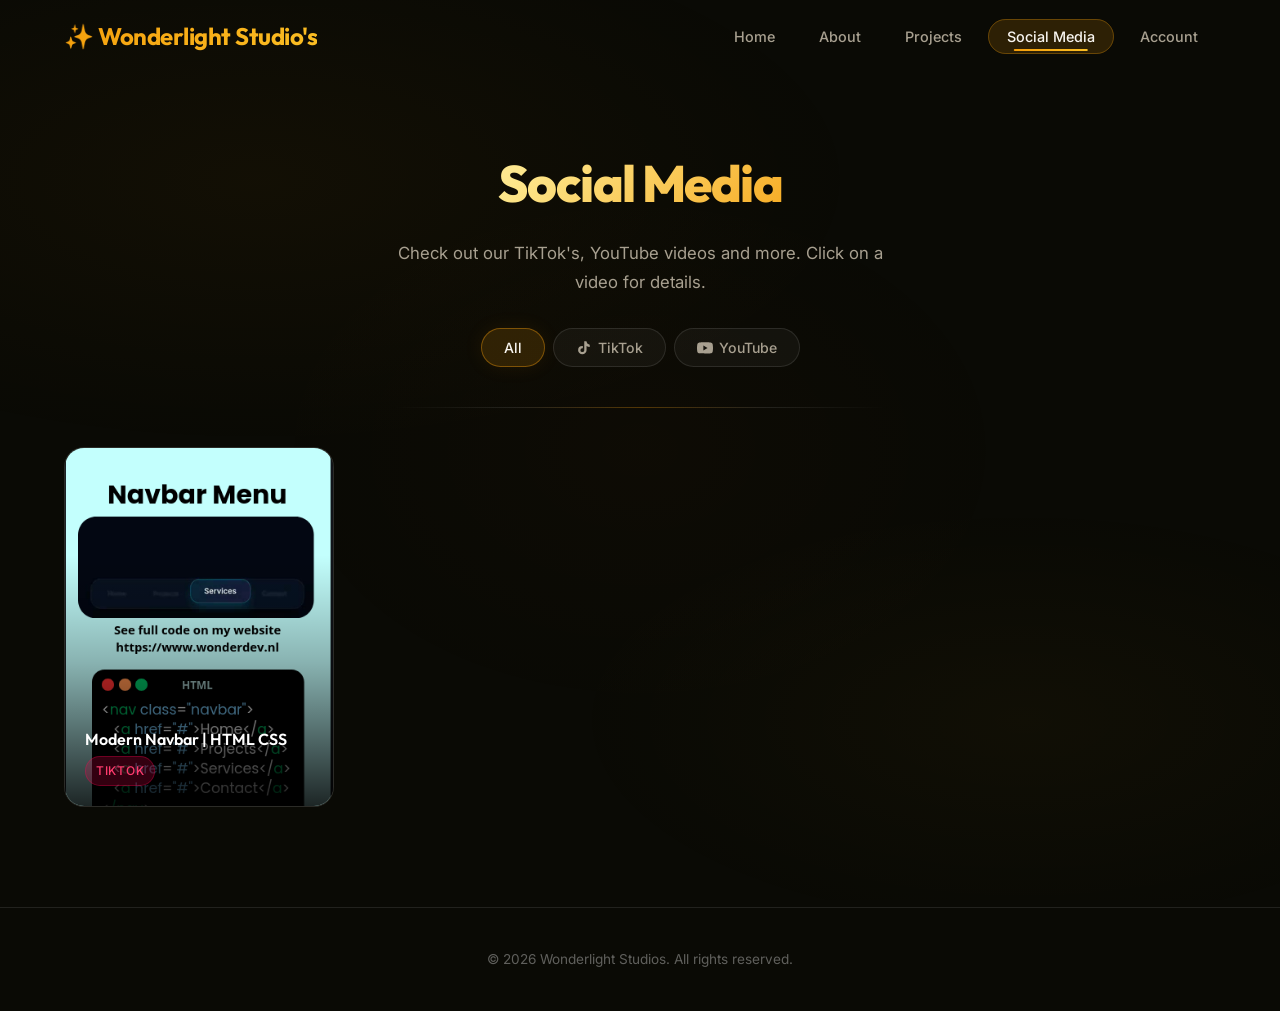
==== social-media.html @ e2359184 "chore: translate social media page UI and documentation to English" ====
<!DOCTYPE html>
<html lang="en">

<head>
    <meta charset="UTF-8">
    <meta name="viewport" content="width=device-width, initial-scale=1.0">
    <meta name="description"
        content="Wonderlight Studios — Our TikTok, YouTube and social media content. Watch our latest videos and discover our creative work.">
    <title>Social Media — Wonderlight Studios</title>
    <link rel="stylesheet" href="/css/styles.css">
    <link rel="stylesheet" href="/css/social-media.css">
    <link rel="icon" type="image/png" href="/Media/icon-512x512(1).png">
</head>

<body>

    <!-- ===== HEADER / NAVIGATION ===== -->
    <header id="main-header" class="scrolled">
        <div class="container">
            <h1><a href="/" style="text-decoration:none;-webkit-text-fill-color:inherit;">✨ Wonderlight Studio's</a>
            </h1>
            <nav id="main-nav">
                <ul>
                    <li><a href="/">Home</a></li>
                    <li><a href="/#about">About</a></li>
                    <li><a href="/#games">Projects</a></li>
                    <li><a href="/social-media.html" class="active">Social Media</a></li>
                    <li><a href="https://accounts.wonderdev.nl" target="_blank">Account</a></li>
                </ul>
            </nav>
            <div class="hamburger" id="hamburger" onclick="toggleMenu()">
                <span></span>
                <span></span>
                <span></span>
            </div>
        </div>
    </header>

    <!-- ===== PAGE HERO ===== -->
    <section id="social-hero">
        <div class="container">
            <h2>Social Media</h2>
            <p>Check out our TikTok's, YouTube videos and more. Click on a video for details.</p>

            <!-- Filter tabs -->
            <div class="filter-tabs" id="filter-tabs">
                <button class="filter-tab active" data-filter="all">All</button>
                <button class="filter-tab" data-filter="tiktok">
                    <svg width="16" height="16" viewBox="0 0 24 24" fill="currentColor">
                        <path
                            d="M19.59 6.69a4.83 4.83 0 01-3.77-4.25V2h-3.45v13.67a2.89 2.89 0 01-2.88 2.5 2.89 2.89 0 01-2.89-2.89 2.89 2.89 0 012.89-2.89c.28 0 .54.04.79.1v-3.5a6.37 6.37 0 00-.79-.05A6.34 6.34 0 003.15 15.2a6.34 6.34 0 006.34 6.34 6.34 6.34 0 006.34-6.34V8.87a8.16 8.16 0 004.76 1.52v-3.4a4.85 4.85 0 01-1-.3z" />
                    </svg>
                    TikTok
                </button>
                <button class="filter-tab" data-filter="youtube">
                    <svg width="16" height="16" viewBox="0 0 24 24" fill="currentColor">
                        <path
                            d="M23.5 6.19a3.02 3.02 0 00-2.12-2.14C19.54 3.5 12 3.5 12 3.5s-7.54 0-9.38.55A3.02 3.02 0 00.5 6.19 31.7 31.7 0 000 12a31.7 31.7 0 00.5 5.81 3.02 3.02 0 002.12 2.14c1.84.55 9.38.55 9.38.55s7.54 0 9.38-.55a3.02 3.02 0 002.12-2.14A31.7 31.7 0 0024 12a31.7 31.7 0 00-.5-5.81zM9.54 15.57V8.43L15.82 12l-6.28 3.57z" />
                    </svg>
                    YouTube
                </button>
            </div>
        </div>
    </section>

    <!-- ===== VIDEO GRID ===== -->
    <section id="social-grid">
        <div class="container">
            <div class="video-grid" id="video-grid">
                <!-- Video cards are loaded automatically from the VIDEOS list below -->
            </div>

            <!-- Empty state -->
            <div class="empty-state" id="empty-state" style="display:none;">
                <div class="empty-icon">📱</div>
                <h3>No videos yet</h3>
                <p>Come back later to check out our latest videos!</p>
            </div>
        </div>
    </section>

    <!-- ===== VIDEO DETAIL POPUP ===== -->
    <div class="modal-overlay" id="detail-modal">
        <div class="modal-card modal-detail">
            <div class="modal-header">
                <h3 id="detail-title">Video title</h3>
                <button class="modal-close" id="detail-modal-close">&times;</button>
            </div>
            <div class="detail-body">
                <div class="detail-thumbnail" id="detail-thumbnail">
                    <img src="" alt="Video thumbnail" id="detail-img">
                </div>
                <div class="detail-info">
                    <div class="detail-row">
                        <span class="detail-label">Platform</span>
                        <span class="detail-badge" id="detail-platform">TikTok</span>
                    </div>
                    <div class="detail-row">
                        <span class="detail-label">Link</span>
                        <a href="#" id="detail-link" target="_blank" class="detail-link-value">Watch video →</a>
                    </div>
                </div>
                <!-- HTML Code Block -->
                <div class="detail-code-section" id="detail-html-section" style="display:none;">
                    <div class="code-section-header">
                        <span class="code-lang-badge html">&lt;/&gt; HTML</span>
                        <button class="copy-btn" data-copy="detail-html-code" title="Copy">
                            <svg width="16" height="16" viewBox="0 0 24 24" fill="none" stroke="currentColor"
                                stroke-width="2">
                                <rect x="9" y="9" width="13" height="13" rx="2" />
                                <path d="M5 15H4a2 2 0 01-2-2V4a2 2 0 012-2h9a2 2 0 012 2v1" />
                            </svg>
                            <span class="copy-label">Copy</span>
                        </button>
                    </div>
                    <div class="detail-code-block">
                        <pre><code id="detail-html-code"></code></pre>
                    </div>
                </div>

                <!-- CSS Code Block -->
                <div class="detail-code-section" id="detail-css-section" style="display:none;">
                    <div class="code-section-header">
                        <span class="code-lang-badge css">{ } CSS</span>
                        <button class="copy-btn" data-copy="detail-css-code" title="Copy">
                            <svg width="16" height="16" viewBox="0 0 24 24" fill="none" stroke="currentColor"
                                stroke-width="2">
                                <rect x="9" y="9" width="13" height="13" rx="2" />
                                <path d="M5 15H4a2 2 0 01-2-2V4a2 2 0 012-2h9a2 2 0 012 2v1" />
                            </svg>
                            <span class="copy-label">Copy</span>
                        </button>
                    </div>
                    <div class="detail-code-block">
                        <pre><code id="detail-css-code"></code></pre>
                    </div>
                </div>

                <!-- JS Code Block -->
                <div class="detail-code-section" id="detail-js-section" style="display:none;">
                    <div class="code-section-header">
                        <span class="code-lang-badge js">⚡ JS</span>
                        <button class="copy-btn" data-copy="detail-js-code" title="Copy">
                            <svg width="16" height="16" viewBox="0 0 24 24" fill="none" stroke="currentColor"
                                stroke-width="2">
                                <rect x="9" y="9" width="13" height="13" rx="2" />
                                <path d="M5 15H4a2 2 0 01-2-2V4a2 2 0 012-2h9a2 2 0 012 2v1" />
                            </svg>
                            <span class="copy-label">Copy</span>
                        </button>
                    </div>
                    <div class="detail-code-block">
                        <pre><code id="detail-js-code"></code></pre>
                    </div>
                </div>
            </div>
        </div>
    </div>

    <!-- ===== FOOTER ===== -->
    <footer>
        <div class="container">
            <p>&copy; 2026 Wonderlight Studios. All rights reserved.</p>
        </div>
    </footer>

    <!--
    ╔═══════════════════════════════════════════════════╗
    ║  📋 HOW TO ADD VIDEOS?                             ║
    ╠═══════════════════════════════════════════════════╣
    ║                                                   ║
    ║  1. Put your thumbnail image in the               ║
    ║     /Media/ folder (e.g. Media/tiktok-1.jpg)      ║
    ║                                                   ║
    ║  2. Copy the empty block below                    ║
    ║                                                   ║
    ║  3. Fill in the fields:                           ║
    ║     • title     = title of your video             ║
    ║     • platform  = "tiktok" or "youtube"           ║
    ║     • link      = link to the video               ║
    ║     • thumbnail = path to your image              ║
    ║     • html      = HTML code (leave empty "")      ║
    ║     • css       = CSS code (leave empty "")       ║
    ║     • js        = JS code (leave empty "")        ║
    ║                                                   ║
    ║  ⚡ Empty fields are not shown!                    ║
    ║                                                   ║
    ╚═══════════════════════════════════════════════════╝
    -->

    <script>
        const VIDEOS = [
            {
                title: "Modern Navbar | HTML CSS",
                platform: "tiktok",
                link: "https://www.tiktok.com/@wonderdev.nl/video/7660562920828308769?is_from_webapp=1&sender_device=pc&web_id=7660133531197130273",
                thumbnail: "/Media/TiktokVid1.png",
                html: `<!DOCTYPE html>
<html>
<head>
    <title>Navbar</title>
    <meta charset="UTF-8">
    <meta name="viewport" content="width=device-width, initial-scale=1.0">
    <link rel="stylesheet" href="styles.css">
</head>
<body>

<nav class="navbar">
  <a href="#">Home</a>
  <a href="#">Projects</a>
  <a href="#">Services</a>
  <a href="#">Contact</a>
</nav>

</body>
</html>`,
                css: `body {
  margin: 0;
  height: 100vh;
  display: flex;
  justify-content: center;
  align-items: center;
  background: #030712;
  font-family: system-ui, sans-serif;
}

.navbar {
  display: flex;
  background: rgba(15, 23, 42, 0.6);
  padding: 8px;
  border-radius: 24px;
  border: 1px solid rgba(255, 255, 255, 0.05);
  backdrop-filter: blur(20px);
  box-shadow: 0 20px 40px rgba(0, 0, 0, 0.5);
}

.navbar a {
  color: #94a3b8;
  text-decoration: none;
  padding: 14px 28px;
  border-radius: 18px;
  font-weight: 600;
  position: relative;
  transition: all 0.4s cubic-bezier(0.34, 1.56, 0.64, 1);
  border: 1px solid transparent;
}

.navbar a:hover {
  color: #fff;
  background: linear-gradient(135deg, rgba(6, 182, 212, 0.15), rgba(139, 92, 246, 0.15));
  border: 1px solid rgba(6, 182, 212, 0.5);
  transform: translateY(-6px) scale(1.08);
  box-shadow: 0 12px 24px -6px rgba(6, 182, 212, 0.3);
}

.navbar a:active {
  transform: translateY(2px) scale(0.95);
  background: #06b6d4;
  color: #000;
  box-shadow: 0 0 40px #06b6d4, 0 0 80px #8b5cf6;
  border-color: transparent;
  transition: all 0.1s ease;
}

.navbar:has(a:hover) a:not(:hover) {
  opacity: 0.25;
  filter: blur(2px);
  transform: scale(0.92);
}`,
                js: ""
            },

            // =============================================
            //  👇 COPY THIS BLOCK FOR EACH NEW VIDEO:
            //
            //  {
            //      title:     "Title of your video",
            //      platform:  "tiktok",
            //      link:      "https://...",
            //      thumbnail: "/Media/your-image.jpg",
            //      html:      `paste your HTML here`,
            //      css:       `paste your CSS here`,
            //      js:        ""
            //  },
            //
            // =============================================
        ];
    </script>

    <script src="/social-media.js"></script>
</body>

</html>
---- css/styles.css ----
/* ========================================
   WONDERLIGHT STUDIOS — Design System
   ======================================== */

@import url('https://fonts.googleapis.com/css2?family=Inter:wght@300;400;500;600;700;800;900&family=Outfit:wght@400;500;600;700;800&display=swap');

/* --- CSS Custom Properties --- */
:root {
    --bg-primary: #0a0a05;
    --bg-secondary: #12110a;
    --bg-card: rgba(255, 255, 255, 0.04);
    --bg-card-hover: rgba(255, 255, 255, 0.08);
    --glass-bg: rgba(255, 255, 255, 0.06);
    --glass-border: rgba(255, 255, 255, 0.1);
    --glass-border-hover: rgba(255, 255, 255, 0.2);

    --text-primary: #f8f5f0;
    --text-secondary: #a8a090;
    --text-muted: rgba(255, 255, 255, 0.35);

    --accent-amber: #f59e0b;
    --accent-yellow: #fbbf24;
    --accent-orange: #f97316;
    --accent-gradient: linear-gradient(135deg, #f59e0b, #fbbf24);
    --accent-gradient-hover: linear-gradient(135deg, #d97706, #f59e0b);
    --glow-amber: rgba(245, 158, 11, 0.25);
    --glow-yellow: rgba(251, 191, 36, 0.25);

    --radius-sm: 8px;
    --radius-md: 12px;
    --radius-lg: 20px;
    --radius-xl: 28px;

    --shadow-card: 0 4px 30px rgba(0, 0, 0, 0.4);
    --shadow-glow: 0 0 40px rgba(245, 158, 11, 0.1), 0 0 80px rgba(251, 191, 36, 0.05);

    --transition-fast: 0.2s cubic-bezier(0.4, 0, 0.2, 1);
    --transition-smooth: 0.4s cubic-bezier(0.4, 0, 0.2, 1);
    --transition-spring: 0.5s cubic-bezier(0.34, 1.56, 0.64, 1);
}

/* --- Reset & Base --- */
*, *::before, *::after {
    margin: 0;
    padding: 0;
    box-sizing: border-box;
}

html {
    scroll-behavior: smooth;
    scroll-padding-top: 80px;
}

body {
    font-family: 'Inter', -apple-system, BlinkMacSystemFont, sans-serif;
    background: var(--bg-primary);
    color: var(--text-primary);
    line-height: 1.7;
    overflow-x: hidden;
    -webkit-font-smoothing: antialiased;
}

/* Subtle animated background gradient */
body::before {
    content: '';
    position: fixed;
    top: 0;
    left: 0;
    width: 100%;
    height: 100%;
    background:
        radial-gradient(ellipse 80% 50% at 20% 20%, rgba(245, 158, 11, 0.04) 0%, transparent 60%),
        radial-gradient(ellipse 60% 40% at 80% 80%, rgba(251, 191, 36, 0.03) 0%, transparent 60%),
        radial-gradient(ellipse 50% 50% at 50% 50%, rgba(249, 115, 22, 0.02) 0%, transparent 60%);
    pointer-events: none;
    z-index: 0;
    animation: bgShift 15s ease-in-out infinite alternate;
}

@keyframes bgShift {
    0% { opacity: 0.7; transform: scale(1); }
    100% { opacity: 1; transform: scale(1.1); }
}

/* --- Container --- */
.container {
    max-width: 1200px;
    margin: 0 auto;
    padding: 0 24px;
    position: relative;
    z-index: 1;
}

/* ========================================
   NAVIGATION / HEADER
   ======================================== */
header {
    position: fixed;
    top: 0;
    left: 0;
    right: 0;
    z-index: 1000;
    padding: 16px 0;
    transition: var(--transition-smooth);
    background: transparent;
}

header.scrolled {
    background: rgba(10, 10, 5, 0.88);
    backdrop-filter: blur(20px) saturate(1.5);
    -webkit-backdrop-filter: blur(20px) saturate(1.5);
    border-bottom: 1px solid var(--glass-border);
    padding: 10px 0;
    box-shadow: 0 4px 30px rgba(0, 0, 0, 0.3);
}

header .container {
    display: flex;
    align-items: center;
    justify-content: space-between;
}

header h1 {
    font-family: 'Outfit', sans-serif;
    font-size: 1.5rem;
    font-weight: 700;
    background: var(--accent-gradient);
    -webkit-background-clip: text;
    -webkit-text-fill-color: transparent;
    background-clip: text;
    letter-spacing: -0.02em;
}

header h1 span {
    -webkit-text-fill-color: var(--text-primary);
}

nav ul {
    display: flex;
    list-style: none;
    gap: 8px;
}

nav ul li a {
    text-decoration: none;
    color: var(--text-secondary);
    font-size: 0.9rem;
    font-weight: 500;
    padding: 8px 18px;
    border-radius: var(--radius-xl);
    transition: var(--transition-fast);
    position: relative;
}

nav ul li a:hover {
    color: var(--text-primary);
    background: var(--glass-bg);
}

nav ul li a.active {
    color: var(--text-primary);
    background: rgba(245, 158, 11, 0.15);
    border: 1px solid rgba(245, 158, 11, 0.3);
}

/* Mobile hamburger */
.hamburger {
    display: none;
    flex-direction: column;
    gap: 5px;
    cursor: pointer;
    padding: 8px;
    z-index: 1001;
}

.hamburger span {
    width: 24px;
    height: 2px;
    background: var(--text-primary);
    border-radius: 2px;
    transition: var(--transition-fast);
}

/* ========================================
   HERO SECTION
   ======================================== */
#hero {
    min-height: 100vh;
    display: flex;
    align-items: center;
    justify-content: center;
    text-align: center;
    position: relative;
    padding: 120px 24px 80px;
    overflow: hidden;
}

/* Animated glowing orbs */
#hero::before {
    content: '';
    position: absolute;
    top: 10%;
    left: 15%;
    width: 400px;
    height: 400px;
    background: radial-gradient(circle, var(--glow-amber) 0%, transparent 70%);
    border-radius: 50%;
    filter: blur(80px);
    animation: orbFloat1 8s ease-in-out infinite alternate;
    pointer-events: none;
}

#hero::after {
    content: '';
    position: absolute;
    bottom: 15%;
    right: 10%;
    width: 350px;
    height: 350px;
    background: radial-gradient(circle, var(--glow-yellow) 0%, transparent 70%);
    border-radius: 50%;
    filter: blur(80px);
    animation: orbFloat2 10s ease-in-out infinite alternate;
    pointer-events: none;
}

@keyframes orbFloat1 {
    0% { transform: translate(0, 0) scale(1); }
    100% { transform: translate(60px, -40px) scale(1.2); }
}

@keyframes orbFloat2 {
    0% { transform: translate(0, 0) scale(1); }
    100% { transform: translate(-50px, 30px) scale(1.15); }
}

#hero .container {
    max-width: 800px;
}

#hero h2 {
    font-family: 'Outfit', sans-serif;
    font-size: clamp(2.5rem, 6vw, 4.5rem);
    font-weight: 800;
    line-height: 1.1;
    margin-bottom: 24px;
    letter-spacing: -0.03em;
    background: linear-gradient(135deg, #ffffff 0%, #fde68a 35%, #f59e0b 60%, #ffffff 100%);
    -webkit-background-clip: text;
    -webkit-text-fill-color: transparent;
    background-clip: text;
    animation: heroTitleIn 1s cubic-bezier(0.16, 1, 0.3, 1) both;
}

@keyframes heroTitleIn {
    0% { opacity: 0; transform: translateY(40px); filter: blur(10px); }
    100% { opacity: 1; transform: translateY(0); filter: blur(0); }
}

#hero p {
    font-size: clamp(1rem, 2vw, 1.25rem);
    color: var(--text-secondary);
    max-width: 550px;
    margin: 0 auto 40px;
    animation: heroFadeIn 1s cubic-bezier(0.16, 1, 0.3, 1) 0.2s both;
}

@keyframes heroFadeIn {
    0% { opacity: 0; transform: translateY(20px); }
    100% { opacity: 1; transform: translateY(0); }
}

/* CTA Button */
.cta-button {
    display: inline-flex;
    align-items: center;
    gap: 8px;
    padding: 14px 36px;
    background: var(--accent-gradient);
    color: #ffffff;
    text-decoration: none;
    font-weight: 600;
    font-size: 1rem;
    border-radius: var(--radius-xl);
    border: none;
    cursor: pointer;
    transition: var(--transition-smooth);
    box-shadow: 0 4px 15px var(--glow-amber), 0 0 40px rgba(245, 158, 11, 0.06);
    animation: heroFadeIn 1s cubic-bezier(0.16, 1, 0.3, 1) 0.4s both;
    position: relative;
    overflow: hidden;
}

.cta-button::before {
    content: '';
    position: absolute;
    top: 0;
    left: -100%;
    width: 100%;
    height: 100%;
    background: linear-gradient(90deg, transparent, rgba(255,255,255,0.2), transparent);
    transition: 0.5s;
}

.cta-button:hover {
    transform: translateY(-3px) scale(1.02);
    box-shadow: 0 8px 25px var(--glow-amber), 0 0 50px rgba(245, 158, 11, 0.12);
}

.cta-button:hover::before {
    left: 100%;
}

.cta-button:active {
    transform: translateY(-1px) scale(0.98);
}

/* ========================================
   SECTIONS — General
   ======================================== */
section {
    padding: 100px 0;
    position: relative;
    z-index: 1;
}

section h2 {
    font-family: 'Outfit', sans-serif;
    font-size: clamp(2rem, 4vw, 2.8rem);
    font-weight: 700;
    margin-bottom: 16px;
    letter-spacing: -0.02em;
}

section > .container > p {
    color: var(--text-secondary);
    font-size: 1.05rem;
    max-width: 600px;
    margin-bottom: 48px;
}

/* Section divider glow line */
section + section::before {
    content: '';
    position: absolute;
    top: 0;
    left: 50%;
    transform: translateX(-50%);
    width: min(80%, 500px);
    height: 1px;
    background: linear-gradient(90deg, transparent, var(--glass-border), rgba(245, 158, 11, 0.3), var(--glass-border), transparent);
}

/* ========================================
   ABOUT SECTION
   ======================================== */
#about {
    background: var(--bg-secondary);
    border-top: 1px solid var(--glass-border);
    border-bottom: 1px solid var(--glass-border);
}

#about .container {
    text-align: center;
}

#about p {
    max-width: 700px;
    margin: 0 auto;
    font-size: 1.1rem;
    color: var(--text-secondary);
    line-height: 1.9;
}

/* ========================================
   GAMES / PROJECTS SECTION
   ======================================== */
.game-list {
    display: grid;
    grid-template-columns: repeat(auto-fill, minmax(320px, 1fr));
    gap: 28px;
    margin-top: 48px;
}

.game-card {
    background: var(--bg-card);
    border: 1px solid var(--glass-border);
    border-radius: var(--radius-lg);
    padding: 0;
    overflow: hidden;
    transition: var(--transition-smooth);
    position: relative;
}

.game-card::before {
    content: '';
    position: absolute;
    inset: 0;
    border-radius: var(--radius-lg);
    background: var(--accent-gradient);
    opacity: 0;
    transition: var(--transition-smooth);
    z-index: 0;
    filter: blur(40px);
}

.game-card:hover {
    transform: translateY(-8px);
    border-color: var(--glass-border-hover);
    box-shadow: var(--shadow-glow);
}

.game-card:hover::before {
    opacity: 0.08;
}

/* Card image container with gradient background */
.card-image {
    width: 100%;
    height: 200px;
    display: flex;
    align-items: center;
    justify-content: center;
    border-bottom: 1px solid var(--glass-border);
    position: relative;
    z-index: 1;
    overflow: hidden;
}

/* App logo inside the card */
.card-logo {
    width: 125px;
    height: 125px;
    object-fit: cover;
    border-radius: 20px;
    box-shadow: 0 8px 32px rgba(0, 0, 0, 0.4), 0 0 20px rgba(245, 158, 11, 0.15);
    transition: var(--transition-spring);
    position: relative;
    z-index: 2;
}

.game-card:hover .card-logo {
    transform: scale(1.08);
    box-shadow: 0 12px 40px rgba(0, 0, 0, 0.5), 0 0 30px rgba(245, 158, 11, 0.25);
}

.game-card h3 {
    font-family: 'Outfit', sans-serif;
    font-size: 1.25rem;
    font-weight: 600;
    margin: 20px 24px 8px;
    position: relative;
    z-index: 1;
}

.game-card p {
    color: var(--text-secondary);
    font-size: 0.92rem;
    margin: 0 24px 20px;
    position: relative;
    z-index: 1;
}

.game-card a {
    display: inline-flex;
    align-items: center;
    gap: 6px;
    color: var(--accent-yellow);
    text-decoration: none;
    font-weight: 500;
    font-size: 0.9rem;
    margin: 0 24px 24px;
    padding: 8px 20px;
    border-radius: var(--radius-xl);
    border: 1px solid rgba(245, 158, 11, 0.3);
    background: rgba(245, 158, 11, 0.08);
    transition: var(--transition-fast);
    position: relative;
    z-index: 1;
}

.game-card a:hover {
    background: rgba(245, 158, 11, 0.15);
    border-color: rgba(245, 158, 11, 0.5);
    color: #fbbf24;
}

/* Card actions — horizontal button layout */
.card-actions {
    display: flex;
    gap: 10px;
    padding: 0 24px 24px;
    position: relative;
    z-index: 1;
}

.card-actions a {
    flex: 1;
    text-align: center;
    margin: 0;
}

/* ========================================
   CONTACT SECTION
   ======================================== */
#contact {
    background: var(--bg-secondary);
    border-top: 1px solid var(--glass-border);
}

#contact .container {
    max-width: 650px;
    text-align: center;
}

#contact-form {
    margin-top: 40px;
    text-align: left;
}

.form-group {
    margin-bottom: 20px;
}

.form-group label {
    display: block;
    font-size: 0.85rem;
    font-weight: 500;
    color: var(--text-secondary);
    margin-bottom: 8px;
    text-transform: uppercase;
    letter-spacing: 0.08em;
}

.form-group input,
.form-group textarea {
    width: 100%;
    padding: 14px 18px;
    background: var(--bg-card);
    border: 1px solid var(--glass-border);
    border-radius: var(--radius-md);
    color: var(--text-primary);
    font-family: 'Inter', sans-serif;
    font-size: 0.95rem;
    transition: var(--transition-fast);
    outline: none;
}

.form-group input:focus,
.form-group textarea:focus {
    border-color: var(--accent-amber);
    box-shadow: 0 0 0 3px rgba(245, 158, 11, 0.15), 0 0 20px rgba(245, 158, 11, 0.08);
    background: rgba(255, 255, 255, 0.06);
}

.form-group input::placeholder,
.form-group textarea::placeholder {
    color: var(--text-muted);
}

.form-group textarea {
    min-height: 140px;
    resize: vertical;
}

#contact-form button {
    width: 100%;
    padding: 16px;
    background: var(--accent-gradient);
    color: #ffffff;
    font-family: 'Inter', sans-serif;
    font-weight: 600;
    font-size: 1rem;
    border: none;
    border-radius: var(--radius-md);
    cursor: pointer;
    transition: var(--transition-smooth);
    box-shadow: 0 4px 20px var(--glow-amber);
    margin-top: 8px;
}

#contact-form button:hover {
    transform: translateY(-2px);
    box-shadow: 0 8px 30px var(--glow-amber);
}

#contact-form button:active {
    transform: translateY(0);
}

/* ========================================
   FOOTER
   ======================================== */
footer {
    padding: 40px 0;
    text-align: center;
    border-top: 1px solid var(--glass-border);
    position: relative;
    z-index: 1;
}

footer p {
    color: var(--text-muted);
    font-size: 0.85rem;
}

/* ========================================
   SCROLL REVEAL ANIMATIONS
   ======================================== */
.reveal {
    opacity: 0;
    transform: translateY(40px);
    transition: opacity 0.9s cubic-bezier(0.16, 1, 0.3, 1), transform 0.9s cubic-bezier(0.16, 1, 0.3, 1);
}

.reveal.visible {
    opacity: 1;
    transform: translateY(0);
}

/* ========================================
   BUTTON STATES — Loading, Success, Error
   ======================================== */

/* Loading spinner */
.spinner {
    display: inline-block;
    width: 18px;
    height: 18px;
    border: 2.5px solid rgba(255, 255, 255, 0.3);
    border-top-color: #ffffff;
    border-radius: 50%;
    animation: spinRotate 0.7s linear infinite;
    vertical-align: middle;
    margin-right: 4px;
}

@keyframes spinRotate {
    to { transform: rotate(360deg); }
}

#contact-form button.btn-loading {
    background: linear-gradient(135deg, #d97706, #b45309);
    cursor: wait;
    opacity: 0.85;
}

/* Success state — green with checkmark */
#contact-form button.btn-success {
    background: linear-gradient(135deg, #059669, #10b981) !important;
    box-shadow: 0 4px 25px rgba(16, 185, 129, 0.4) !important;
    animation: successPop 0.4s cubic-bezier(0.34, 1.56, 0.64, 1);
}

.checkmark {
    display: inline-block;
    font-size: 1.15em;
    font-weight: 700;
    animation: checkPop 0.5s cubic-bezier(0.34, 1.56, 0.64, 1);
    margin-right: 4px;
}

@keyframes successPop {
    0% { transform: scale(0.95); }
    50% { transform: scale(1.04); }
    100% { transform: scale(1); }
}

@keyframes checkPop {
    0% { transform: scale(0) rotate(-45deg); opacity: 0; }
    60% { transform: scale(1.3) rotate(5deg); opacity: 1; }
    100% { transform: scale(1) rotate(0); opacity: 1; }
}

/* Error state */
#contact-form button.btn-error {
    background: linear-gradient(135deg, #dc2626, #ef4444) !important;
    box-shadow: 0 4px 25px rgba(239, 68, 68, 0.35) !important;
    animation: errorShake 0.5s ease;
}

@keyframes errorShake {
    0%, 100% { transform: translateX(0); }
    15% { transform: translateX(-6px); }
    30% { transform: translateX(6px); }
    45% { transform: translateX(-4px); }
    60% { transform: translateX(4px); }
    75% { transform: translateX(-2px); }
    90% { transform: translateX(2px); }
}

/* ========================================
   NAV LINK ANIMATED UNDERLINE
   ======================================== */
nav ul li a::after {
    content: '';
    position: absolute;
    bottom: 2px;
    left: 50%;
    transform: translateX(-50%) scaleX(0);
    width: 60%;
    height: 2px;
    background: var(--accent-gradient);
    border-radius: 2px;
    transition: transform 0.3s cubic-bezier(0.34, 1.56, 0.64, 1);
}

nav ul li a:hover::after {
    transform: translateX(-50%) scaleX(1);
}

nav ul li a.active::after {
    transform: translateX(-50%) scaleX(1);
}

/* ========================================
   HAMBURGER ACTIVE ANIMATION
   ======================================== */
.hamburger.active span:nth-child(1) {
    transform: rotate(45deg) translate(5px, 5px);
}

.hamburger.active span:nth-child(2) {
    opacity: 0;
    transform: scaleX(0);
}

.hamburger.active span:nth-child(3) {
    transform: rotate(-45deg) translate(5px, -5px);
}

/* ========================================
   CARD LOGO FLOAT ANIMATION
   ======================================== */
.card-logo {
    animation: logoFloat 4s ease-in-out infinite;
}

@keyframes logoFloat {
    0%, 100% { transform: translateY(0); }
    50% { transform: translateY(-6px); }
}

.game-card:hover .card-logo {
    animation: none;
    transform: scale(1.08);
}

/* ========================================
   CARD GRADIENT SHIMMER
   ======================================== */
.card-image::after {
    content: '';
    position: absolute;
    top: 0;
    left: -150%;
    width: 80%;
    height: 100%;
    background: linear-gradient(90deg, transparent, rgba(255,255,255,0.04), transparent);
    transform: skewX(-20deg);
    animation: cardShimmer 5s ease-in-out infinite;
}

@keyframes cardShimmer {
    0%, 100% { left: -150%; }
    50% { left: 150%; }
}

/* ========================================
   RESPONSIVE
   ======================================== */
@media (max-width: 768px) {
    .hamburger {
        display: flex;
    }

    nav {
        position: fixed;
        top: 0;
        right: -100%;
        width: 280px;
        height: 100vh;
        background: rgba(12, 12, 30, 0.98);
        backdrop-filter: blur(30px);
        -webkit-backdrop-filter: blur(30px);
        padding: 100px 32px 32px;
        transition: var(--transition-smooth);
        border-left: 1px solid var(--glass-border);
        z-index: 999;
    }

    nav.open {
        right: 0;
    }

    nav ul {
        flex-direction: column;
        gap: 4px;
    }

    nav ul li a {
        display: block;
        padding: 14px 20px;
        font-size: 1rem;
        border-radius: var(--radius-md);
    }

    .game-list {
        grid-template-columns: 1fr;
    }

    section {
        padding: 70px 0;
    }

    #hero {
        padding: 100px 24px 60px;
    }
}

@media (max-width: 480px) {
    #hero h2 {
        font-size: 2rem;
    }

    .container {
        padding: 0 16px;
    }
}

/* ========================================
   CUSTOM SCROLLBAR
   ======================================== */
::-webkit-scrollbar {
    width: 8px;
}

::-webkit-scrollbar-track {
    background: var(--bg-primary);
}

::-webkit-scrollbar-thumb {
    background: rgba(245, 158, 11, 0.3);
    border-radius: 4px;
}

::-webkit-scrollbar-thumb:hover {
    background: rgba(245, 158, 11, 0.5);
}

/* ========================================
   SELECTION STYLE
   ======================================== */
::selection {
    background: rgba(245, 158, 11, 0.3);
    color: #ffffff;
}
---- css/social-media.css ----
/* ========================================
   SOCIAL MEDIA PAGE — Styles
   ======================================== */

/* --- Page Hero --- */
#social-hero {
    padding: 140px 0 40px;
    text-align: center;
    position: relative;
    z-index: 1;
}

#social-hero h2 {
    font-family: 'Outfit', sans-serif;
    font-size: clamp(2rem, 5vw, 3.2rem);
    font-weight: 800;
    letter-spacing: -0.03em;
    background: linear-gradient(135deg, #ffffff 0%, #fde68a 40%, #f59e0b 70%, #ffffff 100%);
    -webkit-background-clip: text;
    -webkit-text-fill-color: transparent;
    background-clip: text;
    margin-bottom: 12px;
    animation: heroTitleIn 1s cubic-bezier(0.16, 1, 0.3, 1) both;
}

#social-hero p {
    color: var(--text-secondary);
    font-size: 1.05rem;
    max-width: 500px;
    margin: 0 auto 32px;
    animation: heroFadeIn 1s cubic-bezier(0.16, 1, 0.3, 1) 0.2s both;
}

/* --- Filter Tabs --- */
.filter-tabs {
    display: flex;
    justify-content: center;
    gap: 8px;
    flex-wrap: wrap;
    animation: heroFadeIn 1s cubic-bezier(0.16, 1, 0.3, 1) 0.35s both;
}

.filter-tab {
    display: inline-flex;
    align-items: center;
    gap: 6px;
    padding: 10px 22px;
    background: var(--bg-card);
    border: 1px solid var(--glass-border);
    border-radius: var(--radius-xl);
    color: var(--text-secondary);
    font-family: 'Inter', sans-serif;
    font-size: 0.88rem;
    font-weight: 500;
    cursor: pointer;
    transition: var(--transition-fast);
}

.filter-tab:hover {
    color: var(--text-primary);
    background: var(--bg-card-hover);
    border-color: var(--glass-border-hover);
}

.filter-tab.active {
    color: var(--text-primary);
    background: rgba(245, 158, 11, 0.15);
    border-color: rgba(245, 158, 11, 0.4);
    box-shadow: 0 0 20px rgba(245, 158, 11, 0.08);
}

.filter-tab svg {
    flex-shrink: 0;
}

/* --- Video Grid --- */
#social-grid {
    padding: 40px 0 100px;
    position: relative;
    z-index: 1;
}

.video-grid {
    display: grid;
    grid-template-columns: repeat(auto-fill, minmax(260px, 1fr));
    gap: 24px;
}

/* --- Video Card --- */
.video-card {
    position: relative;
    border-radius: var(--radius-lg);
    overflow: hidden;
    cursor: pointer;
    border: 1px solid var(--glass-border);
    background: var(--bg-card);
    transition: var(--transition-smooth);
    aspect-ratio: 9 / 12;
}

.video-card::before {
    content: '';
    position: absolute;
    inset: 0;
    background: var(--accent-gradient);
    opacity: 0;
    z-index: 0;
    filter: blur(40px);
    transition: var(--transition-smooth);
    border-radius: var(--radius-lg);
}

.video-card:hover {
    transform: translateY(-8px) scale(1.02);
    border-color: var(--glass-border-hover);
    box-shadow: var(--shadow-glow);
}

.video-card:hover::before {
    opacity: 0.1;
}

.video-card-thumb {
    width: 100%;
    height: 100%;
    object-fit: cover;
    display: block;
    position: relative;
    z-index: 1;
    transition: var(--transition-smooth);
}

.video-card:hover .video-card-thumb {
    transform: scale(1.06);
    filter: brightness(0.8);
}

/* Overlay gradient on card */
.video-card-overlay {
    position: absolute;
    inset: 0;
    z-index: 2;
    background: linear-gradient(
        to top,
        rgba(0, 0, 0, 0.85) 0%,
        rgba(0, 0, 0, 0.3) 40%,
        transparent 70%
    );
    display: flex;
    flex-direction: column;
    justify-content: flex-end;
    padding: 20px;
    transition: var(--transition-smooth);
}

.video-card:hover .video-card-overlay {
    background: linear-gradient(
        to top,
        rgba(0, 0, 0, 0.92) 0%,
        rgba(0, 0, 0, 0.45) 45%,
        rgba(0, 0, 0, 0.1) 70%
    );
}

.video-card-title {
    font-family: 'Outfit', sans-serif;
    font-size: 1rem;
    font-weight: 600;
    color: #fff;
    margin-bottom: 6px;
    line-height: 1.3;
}

.video-card-platform {
    display: inline-flex;
    align-items: center;
    gap: 5px;
    font-size: 0.75rem;
    font-weight: 500;
    text-transform: uppercase;
    letter-spacing: 0.06em;
    padding: 4px 10px;
    border-radius: 20px;
    width: fit-content;
}

.video-card-platform.tiktok {
    background: rgba(255, 0, 80, 0.2);
    color: #ff3b6e;
    border: 1px solid rgba(255, 0, 80, 0.3);
}

.video-card-platform.youtube {
    background: rgba(255, 0, 0, 0.2);
    color: #ff4444;
    border: 1px solid rgba(255, 0, 0, 0.3);
}


/* No-image placeholder */
.video-card-no-img {
    width: 100%;
    height: 100%;
    display: flex;
    align-items: center;
    justify-content: center;
    font-size: 4rem;
    background: linear-gradient(135deg, rgba(245,158,11,0.1), rgba(249,115,22,0.1));
    position: relative;
    z-index: 1;
}

/* --- Modal Overlay --- */
.modal-overlay {
    position: fixed;
    inset: 0;
    z-index: 1100;
    background: rgba(0, 0, 0, 0.7);
    backdrop-filter: blur(12px);
    -webkit-backdrop-filter: blur(12px);
    display: flex;
    align-items: center;
    justify-content: center;
    opacity: 0;
    pointer-events: none;
    transition: opacity 0.3s ease;
    padding: 20px;
}

.modal-overlay.open {
    opacity: 1;
    pointer-events: all;
}

.modal-card {
    background: var(--bg-secondary);
    border: 1px solid var(--glass-border);
    border-radius: var(--radius-lg);
    width: 100%;
    max-width: 520px;
    max-height: 85vh;
    overflow-y: auto;
    transform: translateY(30px) scale(0.95);
    transition: transform 0.4s cubic-bezier(0.34, 1.56, 0.64, 1);
    box-shadow: 0 24px 80px rgba(0, 0, 0, 0.5), 0 0 40px rgba(245, 158, 11, 0.06);
}

.modal-overlay.open .modal-card {
    transform: translateY(0) scale(1);
}

.modal-header {
    display: flex;
    align-items: center;
    justify-content: space-between;
    padding: 24px 28px 16px;
    border-bottom: 1px solid var(--glass-border);
}

.modal-header h3 {
    font-family: 'Outfit', sans-serif;
    font-size: 1.3rem;
    font-weight: 600;
    color: var(--text-primary);
}

.modal-close {
    background: none;
    border: none;
    color: var(--text-muted);
    font-size: 1.8rem;
    cursor: pointer;
    padding: 4px 8px;
    line-height: 1;
    border-radius: var(--radius-sm);
    transition: var(--transition-fast);
}

.modal-close:hover {
    color: var(--text-primary);
    background: rgba(255, 255, 255, 0.08);
}

/* --- Detail Modal --- */
.modal-detail {
    max-width: 560px;
}

.detail-body {
    padding: 24px 28px 28px;
}

.detail-thumbnail {
    border-radius: var(--radius-md);
    overflow: hidden;
    margin-bottom: 20px;
    border: 1px solid var(--glass-border);
    aspect-ratio: 16 / 9;
    background: var(--bg-card);
    display: flex;
    align-items: center;
    justify-content: center;
}

.detail-thumbnail img {
    width: 100%;
    height: 100%;
    object-fit: cover;
}

.detail-info {
    display: flex;
    flex-direction: column;
    gap: 14px;
    margin-bottom: 20px;
}

.detail-row {
    display: flex;
    align-items: center;
    justify-content: space-between;
    gap: 12px;
}

.detail-label {
    font-size: 0.8rem;
    font-weight: 500;
    color: var(--text-muted);
    text-transform: uppercase;
    letter-spacing: 0.06em;
}

.detail-badge {
    font-size: 0.82rem;
    font-weight: 600;
    padding: 4px 14px;
    border-radius: 20px;
    text-transform: capitalize;
}

.detail-badge.tiktok {
    background: rgba(255, 0, 80, 0.15);
    color: #ff3b6e;
    border: 1px solid rgba(255, 0, 80, 0.25);
}

.detail-badge.youtube {
    background: rgba(255, 0, 0, 0.15);
    color: #ff4444;
    border: 1px solid rgba(255, 0, 0, 0.25);
}

.detail-link-value {
    color: var(--accent-yellow);
    text-decoration: none;
    font-size: 0.88rem;
    font-weight: 500;
    transition: var(--transition-fast);
}

.detail-link-value:hover {
    color: var(--accent-amber);
    text-decoration: underline;
}

/* Code sections (HTML / CSS / JS blocks) */
.detail-code-section {
    margin-top: 16px;
    padding-top: 16px;
    border-top: 1px solid var(--glass-border);
}

.detail-code-section:first-of-type {
    margin-top: 20px;
    padding-top: 20px;
}

.code-section-header {
    display: flex;
    align-items: center;
    justify-content: space-between;
    margin-bottom: 10px;
}

.code-lang-badge {
    font-size: 0.75rem;
    font-weight: 600;
    text-transform: uppercase;
    letter-spacing: 0.06em;
    padding: 4px 12px;
    border-radius: 20px;
}

.code-lang-badge.html {
    background: rgba(249, 115, 22, 0.15);
    color: #f97316;
    border: 1px solid rgba(249, 115, 22, 0.3);
}

.code-lang-badge.css {
    background: rgba(59, 130, 246, 0.15);
    color: #60a5fa;
    border: 1px solid rgba(59, 130, 246, 0.3);
}

.code-lang-badge.js {
    background: rgba(250, 204, 21, 0.15);
    color: #facc15;
    border: 1px solid rgba(250, 204, 21, 0.3);
}

.detail-code-block {
    position: relative;
    background: rgba(0, 0, 0, 0.4);
    border: 1px solid var(--glass-border);
    border-radius: var(--radius-md);
    overflow: hidden;
}

.detail-code-block pre {
    padding: 16px;
    margin: 0;
    overflow-x: auto;
    max-height: 250px;
}

.detail-code-block code {
    font-family: 'JetBrains Mono', 'Fira Code', monospace;
    font-size: 0.78rem;
    color: var(--text-secondary);
    line-height: 1.6;
    white-space: pre-wrap;
    word-break: break-all;
}

.copy-btn {
    display: inline-flex;
    align-items: center;
    gap: 5px;
    background: rgba(255, 255, 255, 0.06);
    border: 1px solid var(--glass-border);
    border-radius: var(--radius-sm);
    color: var(--text-muted);
    padding: 5px 12px;
    cursor: pointer;
    transition: var(--transition-fast);
    font-family: 'Inter', sans-serif;
    font-size: 0.75rem;
}

.copy-btn:hover {
    background: rgba(255, 255, 255, 0.12);
    color: var(--accent-yellow);
    border-color: var(--glass-border-hover);
}

.copy-btn.copied {
    color: #10b981;
    border-color: rgba(16, 185, 129, 0.4);
    background: rgba(16, 185, 129, 0.1);
}

.copy-label {
    pointer-events: none;
}

/* --- Empty State --- */
.empty-state {
    text-align: center;
    padding: 80px 20px;
    animation: heroFadeIn 0.8s ease both;
}

.empty-icon {
    font-size: 4rem;
    margin-bottom: 16px;
    animation: logoFloat 4s ease-in-out infinite;
}

.empty-state h3 {
    font-family: 'Outfit', sans-serif;
    font-size: 1.4rem;
    font-weight: 600;
    color: var(--text-primary);
    margin-bottom: 8px;
}

.empty-state p {
    color: var(--text-muted);
    font-size: 0.95rem;
}

/* --- Card enter animation --- */
@keyframes cardEnter {
    0% { opacity: 0; transform: translateY(30px) scale(0.95); }
    100% { opacity: 1; transform: translateY(0) scale(1); }
}

.video-card {
    animation: cardEnter 0.6s cubic-bezier(0.16, 1, 0.3, 1) both;
}

.video-card:nth-child(1) { animation-delay: 0s; }
.video-card:nth-child(2) { animation-delay: 0.08s; }
.video-card:nth-child(3) { animation-delay: 0.16s; }
.video-card:nth-child(4) { animation-delay: 0.24s; }
.video-card:nth-child(5) { animation-delay: 0.32s; }
.video-card:nth-child(6) { animation-delay: 0.40s; }
.video-card:nth-child(7) { animation-delay: 0.48s; }
.video-card:nth-child(8) { animation-delay: 0.56s; }

/* --- Modal scrollbar --- */
.modal-card::-webkit-scrollbar {
    width: 6px;
}

.modal-card::-webkit-scrollbar-track {
    background: transparent;
}

.modal-card::-webkit-scrollbar-thumb {
    background: rgba(255, 255, 255, 0.1);
    border-radius: 3px;
}

/* --- Responsive --- */
@media (max-width: 768px) {
    #social-hero {
        padding: 110px 0 30px;
    }

    .video-grid {
        grid-template-columns: repeat(2, 1fr);
        gap: 14px;
    }

    .video-card {
        aspect-ratio: 9 / 13;
    }

    .video-card-overlay {
        padding: 14px;
    }

    .video-card-title {
        font-size: 0.85rem;
    }

    .video-card-platform {
        font-size: 0.68rem;
        padding: 3px 8px;
    }

    .video-card-play {
        width: 44px;
        height: 44px;
    }

    .video-card-play svg {
        width: 18px;
        height: 18px;
    }

    .modal-card {
        max-height: 90vh;
    }

    .modal-header {
        padding: 20px 20px 14px;
    }

    .detail-body {
        padding: 20px;
    }
}

@media (max-width: 480px) {
    .video-grid {
        grid-template-columns: repeat(2, 1fr);
        gap: 10px;
    }

    .filter-tabs {
        gap: 6px;
    }

    .filter-tab {
        padding: 8px 16px;
        font-size: 0.82rem;
    }
}
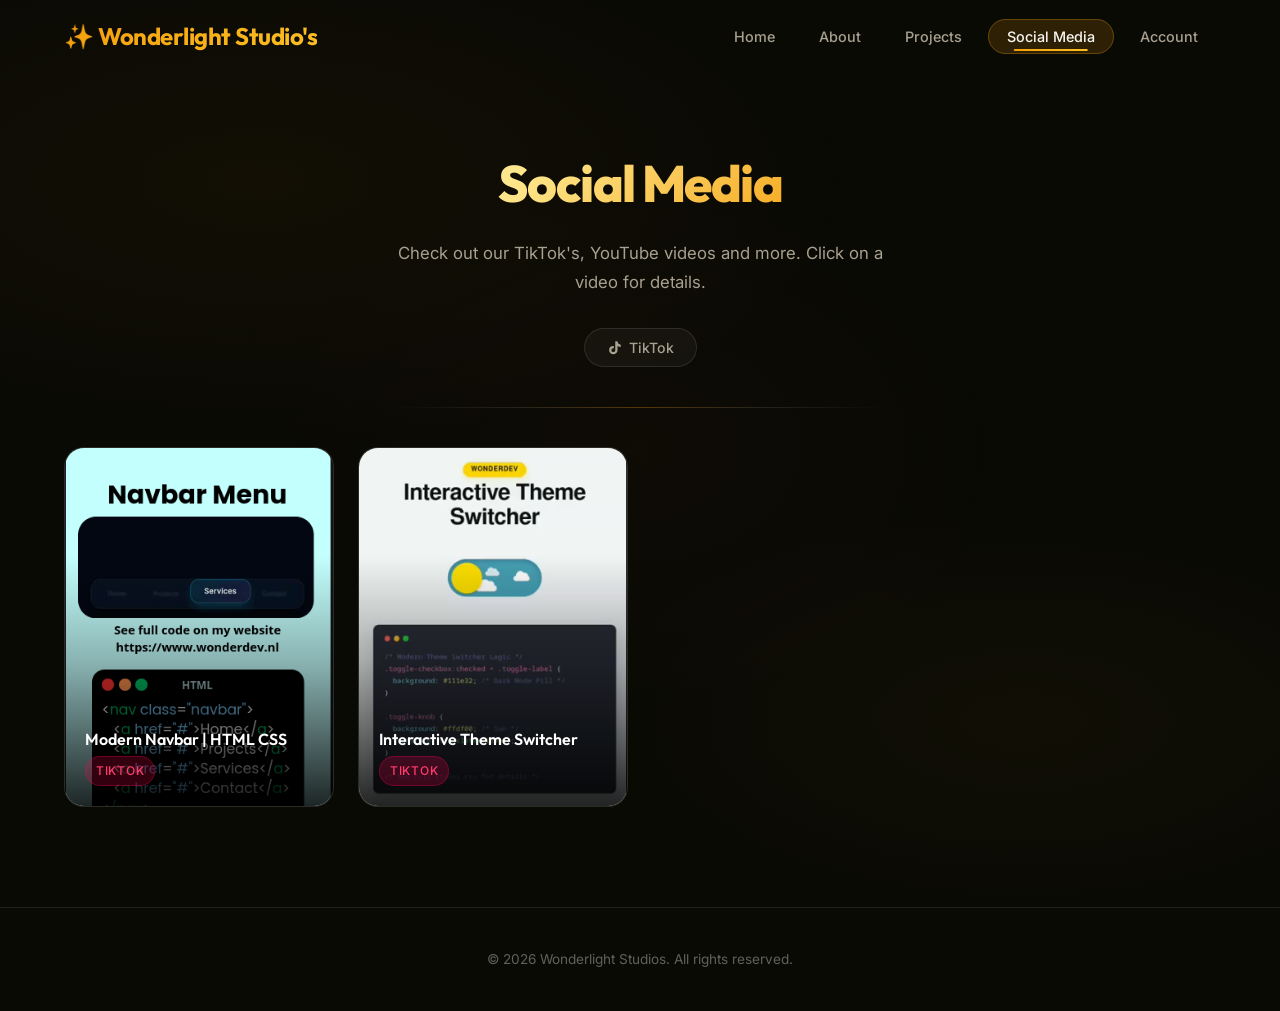
==== commit 40fa3057: "feat: comment out filter tabs and add Interactive Theme Switcher project entry" ====
--- a/social-media.html
+++ b/social-media.html
@@ -43,22 +43,22 @@
             <p>Check out our TikTok's, YouTube videos and more. Click on a video for details.</p>
 
             <!-- Filter tabs -->
-            <div class="filter-tabs" id="filter-tabs">
-                <button class="filter-tab active" data-filter="all">All</button>
-                <button class="filter-tab" data-filter="tiktok">
+         <!--   <div class="filter-tabs" id="filter-tabs">
+                <button class="filter-tab active" data-filter="all">All</button>  -->
+                <button class="filter-tab" data-filter="all">
                     <svg width="16" height="16" viewBox="0 0 24 24" fill="currentColor">
                         <path
                             d="M19.59 6.69a4.83 4.83 0 01-3.77-4.25V2h-3.45v13.67a2.89 2.89 0 01-2.88 2.5 2.89 2.89 0 01-2.89-2.89 2.89 2.89 0 012.89-2.89c.28 0 .54.04.79.1v-3.5a6.37 6.37 0 00-.79-.05A6.34 6.34 0 003.15 15.2a6.34 6.34 0 006.34 6.34 6.34 6.34 0 006.34-6.34V8.87a8.16 8.16 0 004.76 1.52v-3.4a4.85 4.85 0 01-1-.3z" />
                     </svg>
                     TikTok
                 </button>
-                <button class="filter-tab" data-filter="youtube">
+         <!--       <button class="filter-tab" data-filter="youtube">
                     <svg width="16" height="16" viewBox="0 0 24 24" fill="currentColor">
                         <path
                             d="M23.5 6.19a3.02 3.02 0 00-2.12-2.14C19.54 3.5 12 3.5 12 3.5s-7.54 0-9.38.55A3.02 3.02 0 00.5 6.19 31.7 31.7 0 000 12a31.7 31.7 0 00.5 5.81 3.02 3.02 0 002.12 2.14c1.84.55 9.38.55 9.38.55s7.54 0 9.38-.55a3.02 3.02 0 002.12-2.14A31.7 31.7 0 0024 12a31.7 31.7 0 00-.5-5.81zM9.54 15.57V8.43L15.82 12l-6.28 3.57z" />
                     </svg>
                     YouTube
-                </button>
+                </button> -->
             </div>
         </div>
     </section>
@@ -269,6 +269,235 @@
 }`,
                 js: ""
             },
+            {
+                title: "Interactive Theme Switcher",
+                platform: "tiktok",
+                link: "https://www.tiktok.com/@wonderdev.nl/video/7660649345355746593?is_from_webapp=1&sender_device=pc&web_id=7660133531197130273",
+                thumbnail: "/Media/TiktokVid2.png",
+                html: `<!DOCTYPE html>
+<html lang="en">
+<head>
+    <meta charset="UTF-8">
+    <meta name="viewport" content="width=device-width, initial-scale=1.0">
+    <title>Theme Toggle</title>
+    <link rel="stylesheet" href="styles.css">
+</head>
+<body>
+
+    <input type="checkbox" id="theme-toggle" class="toggle-checkbox" checked>
+    <label for="theme-toggle" class="toggle-label">
+        <!-- Light Mode Elements -->
+        <div class="clouds">
+            <div class="cloud cloud-1"></div>
+            <div class="cloud cloud-2"></div>
+            <div class="cloud cloud-3"></div>
+        </div>
+        
+        <!-- Dark Mode Elements -->
+        <div class="stars">
+            <div class="star star-1"></div>
+            <div class="star star-2"></div>
+            <div class="star star-3"></div>
+            <div class="star star-4"></div>
+            <div class="star star-5"></div>
+        </div>
+        <div class="hill"></div>
+        
+        <!-- Sun / Moon -->
+        <div class="toggle-knob">
+            <div class="crater crater-1"></div>
+            <div class="crater crater-2"></div>
+            <div class="crater crater-3"></div>
+        </div>
+    </label>
+    <script src="script.js"><\/script>
+</body>
+</html>`,
+                css: `/* styles.css */
+* {
+  box-sizing: border-box;
+}
+
+body {
+  background-color: #f0f4f8;
+  display: flex;
+  justify-content: center;
+  align-items: center;
+  height: 100vh;
+  margin: 0;
+  transition: background-color 0.5s ease;
+}
+
+body.dark {
+  background-color: #1a202c;
+}
+
+/* Toggle input */
+.toggle-checkbox {
+  display: none;
+}
+
+/* Toggle label */
+.toggle-label {
+  position: relative;
+  display: inline-block;
+  width: 180px;
+  height: 100px;
+  background-color: #60a5fa;
+  border-radius: 50px;
+  cursor: pointer;
+  transition: background-color 0.6s cubic-bezier(0.4, 0, 0.2, 1);
+  overflow: hidden;
+  box-shadow: 0 10px 20px rgba(96, 165, 250, 0.3);
+}
+
+body.dark .toggle-label {
+  background-color: #2d3748;
+  box-shadow: 0 10px 20px rgba(0, 0, 0, 0.3);
+}
+
+/* Clouds */
+.clouds .cloud {
+  position: absolute;
+  width: 80px;
+  height: 50px;
+  background: #fff;
+  border-radius: 50px;
+  opacity: 1;
+  transition: opacity 0.8s ease, transform 0.8s ease;
+}
+
+body.dark .clouds .cloud {
+  opacity: 0;
+  transform: translateY(20px);
+}
+
+.cloud-1 { top: 30px; left: 30px; width: 90px; height: 60px; }
+.cloud-2 { top: 40px; left: 60px; width: 70px; height: 50px; }
+.cloud-3 { top: 20px; left: 90px; }
+
+/* Stars */
+.stars .star {
+  position: absolute;
+  width: 6px;
+  height: 6px;
+  background: #fff;
+  border-radius: 50%;
+  opacity: 0;
+  transition: opacity 0.8s ease, transform 0.8s ease;
+  animation: twinkle 2s infinite ease-in-out;
+}
+
+body.dark .stars .star {
+  opacity: 1;
+}
+
+.star-1 { top: 30px; left: 30px; }
+.star-2 { top: 50px; left: 60px; animation-delay: 0.2s; }
+.star-3 { top: 70px; left: 90px; animation-delay: 0.4s; }
+.star-4 { top: 40px; left: 120px; animation-delay: 0.6s; }
+.star-5 { top: 60px; left: 150px; animation-delay: 0.8s; }
+
+@keyframes twinkle {
+  0%, 100% { opacity: 0.8; transform: scale(1); }
+  50% { opacity: 0.3; transform: scale(1.3); }
+}
+
+/* Hill */
+.hill {
+  position: absolute;
+  bottom: 0;
+  left: 0;
+  width: 100%;
+  height: 100px;
+  background: #3b82f6;
+  border-radius: 50% 50% 0 0 / 100px 100px 0 0;
+  transition: background-color 0.8s ease;
+}
+
+body.dark .hill {
+  background-color: #1e293b;
+}
+
+/* Toggle Knob (Sun/Moon) */
+.toggle-knob {
+  position: absolute;
+  top: 10px;
+  left: 10px;
+  width: 80px;
+  height: 80px;
+  background-color: #ffdf00;
+  border-radius: 50%;
+  transition: all 0.6s cubic-bezier(0.4, 0, 0.2, 1);
+  box-shadow: 0 5px 15px rgba(255, 213, 0, 0.5);
+  z-index: 10;
+}
+
+body.dark .toggle-knob {
+  background-color: #cbd5e1;
+  transform: translateX(80px);
+  box-shadow: 0 5px 15px rgba(203, 213, 225, 0.5), 0 0 20px rgba(203, 213, 225, 0.8);
+}
+
+/* Craters */
+.crater {
+  position: absolute;
+  background: #fcd34d;
+  border-radius: 50%;
+  opacity: 0;
+  transition: opacity 0.5s ease;
+}
+
+body.dark .toggle-knob .crater {
+  opacity: 1;
+}
+
+.crater-1 {
+  width: 25px;
+  height: 25px;
+  top: 15px;
+  left: 15px;
+}
+
+.crater-2 {
+  width: 15px;
+  height: 15px;
+  top: 30px;
+  left: 50px;
+}
+
+.crater-3 {
+  width: 20px;
+  height: 20px;
+  top: 55px;
+  left: 30px;
+}
+`,
+                js: `// script.js
+document.addEventListener('DOMContentLoaded', () => {
+    const toggleCheckbox = document.getElementById('theme-toggle');
+    const body = document.body;
+
+    // Check if dark mode is already enabled
+    const isDarkMode = localStorage.getItem('darkMode') === 'enabled';
+
+    if (isDarkMode) {
+        body.classList.add('dark');
+        toggleCheckbox.checked = true;
+    }
+
+    // Toggle theme on checkbox change
+    toggleCheckbox.addEventListener('change', () => {
+        if (toggleCheckbox.checked) {
+            body.classList.add('dark');
+            localStorage.setItem('darkMode', 'enabled');
+        } else {
+            body.classList.remove('dark');
+            localStorage.setItem('darkMode', 'disabled');
+        }
+    });
+});`
+            },
 
             // =============================================
             //  👇 COPY THIS BLOCK FOR EACH NEW VIDEO:
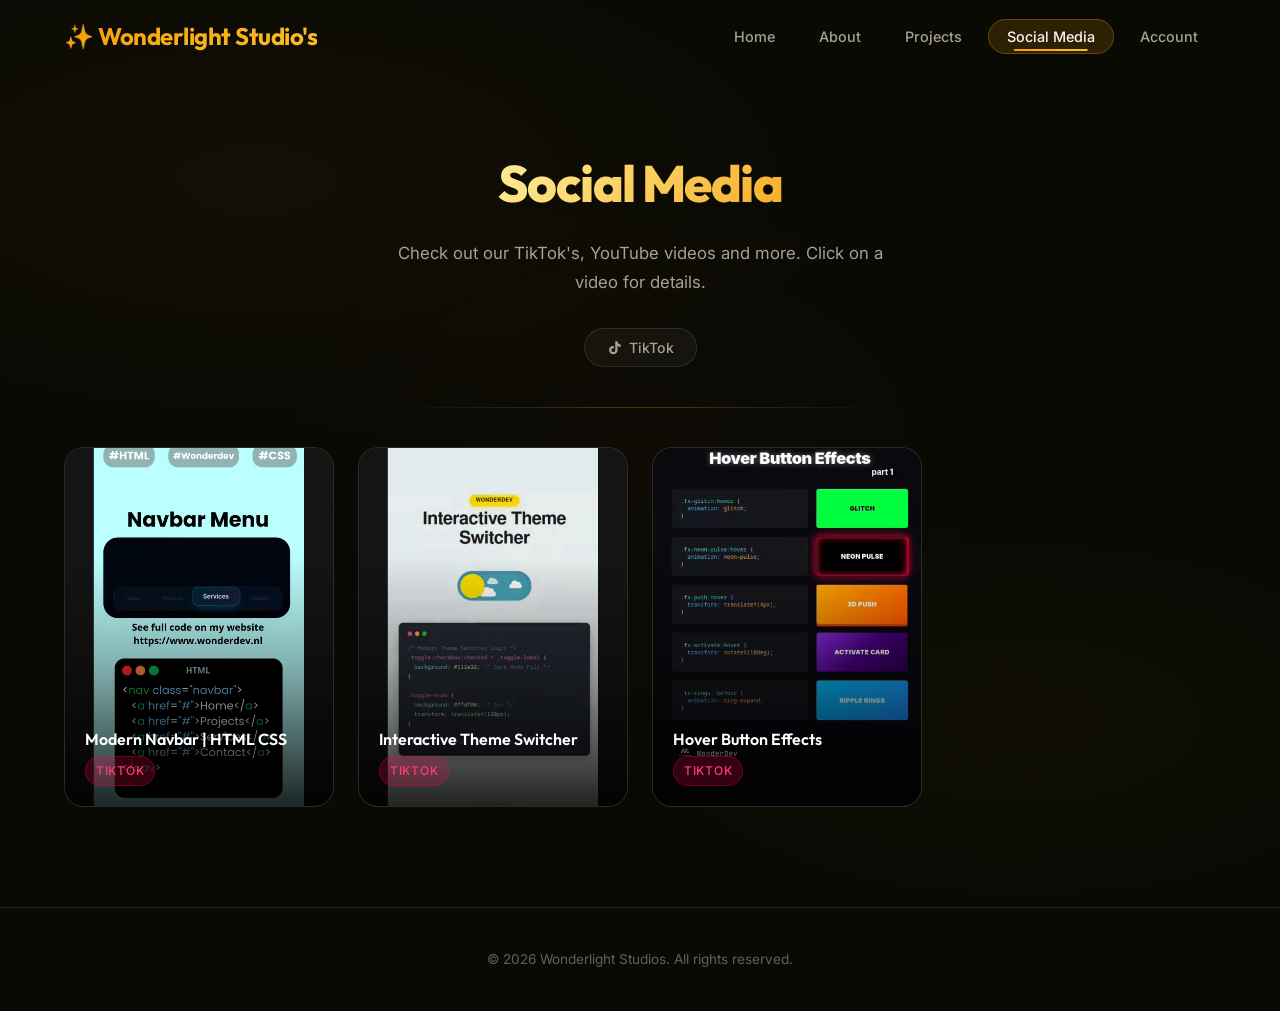
==== commit efec6098: "feat: add Hover Button Effects showcase and update site navigation and thumbnails" ====
--- a/social-media.html
+++ b/social-media.html
@@ -9,7 +9,10 @@
     <title>Social Media — Wonderlight Studios</title>
     <link rel="stylesheet" href="/css/styles.css">
     <link rel="stylesheet" href="/css/social-media.css">
-    <link rel="icon" type="image/png" href="/Media/icon-512x512(1).png">
+    <link rel="apple-touch-icon" sizes="180x180" href="/Media/apple-touch-icon.png">
+    <link rel="icon" type="image/png" sizes="32x32" href="/Media/favicon-32x32.png">
+    <link rel="icon" type="image/png" sizes="16x16" href="/Media/favicon-16x16.png">
+    <link rel="manifest" href="/manifest.json">
 </head>
 
 <body>
@@ -43,23 +46,23 @@
             <p>Check out our TikTok's, YouTube videos and more. Click on a video for details.</p>
 
             <!-- Filter tabs -->
-         <!--   <div class="filter-tabs" id="filter-tabs">
+            <!--   <div class="filter-tabs" id="filter-tabs">
                 <button class="filter-tab active" data-filter="all">All</button>  -->
-                <button class="filter-tab" data-filter="all">
-                    <svg width="16" height="16" viewBox="0 0 24 24" fill="currentColor">
-                        <path
-                            d="M19.59 6.69a4.83 4.83 0 01-3.77-4.25V2h-3.45v13.67a2.89 2.89 0 01-2.88 2.5 2.89 2.89 0 01-2.89-2.89 2.89 2.89 0 012.89-2.89c.28 0 .54.04.79.1v-3.5a6.37 6.37 0 00-.79-.05A6.34 6.34 0 003.15 15.2a6.34 6.34 0 006.34 6.34 6.34 6.34 0 006.34-6.34V8.87a8.16 8.16 0 004.76 1.52v-3.4a4.85 4.85 0 01-1-.3z" />
-                    </svg>
-                    TikTok
-                </button>
-         <!--       <button class="filter-tab" data-filter="youtube">
+            <button class="filter-tab" data-filter="all">
+                <svg width="16" height="16" viewBox="0 0 24 24" fill="currentColor">
+                    <path
+                        d="M19.59 6.69a4.83 4.83 0 01-3.77-4.25V2h-3.45v13.67a2.89 2.89 0 01-2.88 2.5 2.89 2.89 0 01-2.89-2.89 2.89 2.89 0 012.89-2.89c.28 0 .54.04.79.1v-3.5a6.37 6.37 0 00-.79-.05A6.34 6.34 0 003.15 15.2a6.34 6.34 0 006.34 6.34 6.34 6.34 0 006.34-6.34V8.87a8.16 8.16 0 004.76 1.52v-3.4a4.85 4.85 0 01-1-.3z" />
+                </svg>
+                TikTok
+            </button>
+            <!--       <button class="filter-tab" data-filter="youtube">
                     <svg width="16" height="16" viewBox="0 0 24 24" fill="currentColor">
                         <path
                             d="M23.5 6.19a3.02 3.02 0 00-2.12-2.14C19.54 3.5 12 3.5 12 3.5s-7.54 0-9.38.55A3.02 3.02 0 00.5 6.19 31.7 31.7 0 000 12a31.7 31.7 0 00.5 5.81 3.02 3.02 0 002.12 2.14c1.84.55 9.38.55 9.38.55s7.54 0 9.38-.55a3.02 3.02 0 002.12-2.14A31.7 31.7 0 0024 12a31.7 31.7 0 00-.5-5.81zM9.54 15.57V8.43L15.82 12l-6.28 3.57z" />
                     </svg>
                     YouTube
                 </button> -->
-            </div>
+        </div>
         </div>
     </section>
 
@@ -194,7 +197,7 @@
                 title: "Modern Navbar | HTML CSS",
                 platform: "tiktok",
                 link: "https://www.tiktok.com/@wonderdev.nl/video/7660562920828308769?is_from_webapp=1&sender_device=pc&web_id=7660133531197130273",
-                thumbnail: "/Media/TiktokVid1.png",
+                thumbnail: "/Media/thumbnails/NavbarVid.png",
                 html: `<!DOCTYPE html>
 <html>
 <head>
@@ -273,7 +276,7 @@
                 title: "Interactive Theme Switcher",
                 platform: "tiktok",
                 link: "https://www.tiktok.com/@wonderdev.nl/video/7660649345355746593?is_from_webapp=1&sender_device=pc&web_id=7660133531197130273",
-                thumbnail: "/Media/TiktokVid2.png",
+                thumbnail: "/Media/thumbnails/Themeswitchervid.png",
                 html: `<!DOCTYPE html>
 <html lang="en">
 <head>
@@ -498,6 +501,628 @@
     });
 });`
             },
+            {
+                title: "Hover Button Effects",
+                platform: "tiktok",
+                link: "https://www.tiktok.com/@wonderdev.nl/video/7678256990577052960",
+                thumbnail: "/Media/thumbnails/button effects part 1.png",
+                html: `<!DOCTYPE html>
+<html lang="en">
+
+<head>
+    <meta charset="utf-8">
+    <meta name="viewport" content="width=device-width, initial-scale=1.0">
+    <title>Hover Button Effects</title>
+    <link rel="preconnect" href="https://fonts.googleapis.com">
+    <link rel="preconnect" href="https://fonts.gstatic.com" crossorigin>
+    <link
+        href="https://fonts.googleapis.com/css2?family=Inter:wght@400;700;900&family=JetBrains+Mono:wght@400;700&display=swap"
+        rel="stylesheet">
+    <link rel="stylesheet" href="styles.css">
+</head>
+
+<body>
+    <div class="app-container">
+        <div class="buttons-grid">
+            <!-- 1. Glitch -->
+            <div class="row">
+                <div class="code-block">
+                    <pre><code><span class="selector">.fx-glitch:hover</span> {
+  <span class="property">animation</span>: <span class="value">glitch</span>;
+}</code></pre>
+                </div>
+                <div class="button-wrapper">
+                    <button class="btn fx-glitch">GLITCH</button>
+                </div>
+            </div>
+
+            <!-- 2. Neon Pulse -->
+            <div class="row">
+                <div class="code-block">
+                    <pre><code><span class="selector">.fx-neon-pulse:hover</span> {
+  <span class="property">animation</span>: <span class="value">neon-pulse</span>;
+}</code></pre>
+                </div>
+                <div class="button-wrapper">
+                    <button class="btn fx-neon-pulse">NEON PULSE</button>
+                </div>
+            </div>
+
+            <!-- 3. 3D Push -->
+            <div class="row">
+                <div class="code-block">
+                    <pre><code><span class="selector">.fx-push:hover</span> {
+  <span class="property">transform</span>: <span class="value">translateY(4px)</span>;
+}</code></pre>
+                </div>
+                <div class="button-wrapper">
+                    <button class="btn fx-push">3D PUSH</button>
+                </div>
+            </div>
+
+            <!-- 4. Activate Card -->
+            <div class="row">
+                <div class="code-block">
+                    <pre><code><span class="selector">.fx-activate:hover</span> {
+  <span class="property">transform</span>: <span class="value">rotateX(10deg)</span>;
+}</code></pre>
+                </div>
+                <div class="button-wrapper perspective-wrapper">
+                    <button class="btn fx-activate">ACTIVATE CARD</button>
+                </div>
+            </div>
+
+            <!-- 5. Ripple Rings -->
+            <div class="row">
+                <div class="code-block">
+                    <pre><code><span class="selector">.fx-rings::before</span> {
+  <span class="property">animation</span>: <span class="value">ring-expand</span>;
+}</code></pre>
+                </div>
+                <div class="button-wrapper">
+                    <button class="btn fx-rings">RIPPLE RINGS</button>
+                </div>
+            </div>
+        </div>
+
+
+    </div>
+</body>
+
+</html>`,
+                css: `@import url('https://fonts.googleapis.com/css2?family=Outfit:wght@800&family=Pacifico&display=swap');
+
+:root {
+    --bg-dark: #090a10;
+    --code-bg: #15161e;
+    --text-white: #ffffff;
+
+    --color-teal: #4fd1c5;
+    --color-blue: #63b3ed;
+    --color-yellow: #f6ad55;
+
+    --glitch-bg: #00ff41;
+    --neon-pink: #ff003c;
+
+    --push-grad-1: #ffaa00;
+    --push-grad-2: #ff5500;
+    --push-shadow: #cc4400;
+
+    --activate-grad-1: #8a2be2;
+    --activate-grad-2: #4b0082;
+    --activate-grad-3: #2d004d;
+
+    --rings-grad-1: #00bfff;
+    --rings-grad-2: #1e90ff;
+
+    --liquid-border: #ff1493;
+}
+
+* {
+    margin: 0;
+    padding: 0;
+    box-sizing: border-box;
+}
+
+body {
+    background-color: var(--bg-dark);
+    color: var(--text-white);
+    font-family: 'Inter', sans-serif;
+    display: flex;
+    justify-content: center;
+    padding: 3rem 1rem;
+    min-height: 100vh;
+}
+
+.app-container {
+    width: 100%;
+    max-width: 650px;
+    display: flex;
+    flex-direction: column;
+    align-items: center;
+}
+
+
+.buttons-grid {
+    display: flex;
+    flex-direction: column;
+    gap: 1.5rem;
+    width: 100%;
+}
+
+.row {
+    display: flex;
+    align-items: stretch;
+    gap: 1.5rem;
+    width: 100%;
+}
+
+.code-block {
+    flex: 1.3;
+    background-color: var(--code-bg);
+    border-radius: 8px;
+    padding: 1.5rem;
+    display: flex;
+    align-items: center;
+}
+
+.code-block pre {
+    font-family: 'JetBrains Mono', monospace;
+    font-size: 0.95rem;
+    color: #a9b1d6;
+    margin: 0;
+}
+
+.code-block .selector {
+    color: var(--color-teal);
+}
+
+.code-block .property {
+    color: var(--color-blue);
+}
+
+.code-block .value {
+    color: var(--color-yellow);
+}
+
+.button-wrapper {
+    flex: 1;
+    display: flex;
+    justify-content: center;
+    align-items: center;
+}
+
+.perspective-wrapper {
+    perspective: 1000px;
+}
+
+.btn {
+    width: 100%;
+    height: 100%;
+    min-height: 60px;
+    border: none;
+    border-radius: 6px;
+    font-family: 'Inter', sans-serif;
+    font-weight: 800;
+    font-size: 1.1rem;
+    cursor: pointer;
+    text-transform: uppercase;
+    letter-spacing: 0.5px;
+    position: relative;
+    transition: all 0.3s ease;
+    display: flex;
+    justify-content: center;
+    align-items: center;
+    overflow: hidden;
+    outline: none;
+}
+
+/* 1. Glitch */
+.fx-glitch {
+    background-color: var(--glitch-bg);
+    color: #000;
+}
+
+.fx-glitch:hover {
+    animation: glitch-skew 0.3s cubic-bezier(.25, .46, .45, .94) both infinite;
+}
+
+.fx-glitch:hover::before,
+.fx-glitch:hover::after {
+    content: "GLITCH";
+    position: absolute;
+    top: 0;
+    left: 0;
+    width: 100%;
+    height: 100%;
+    display: flex;
+    align-items: center;
+    justify-content: center;
+    background: var(--glitch-bg);
+}
+
+.fx-glitch:hover::before {
+    left: 2px;
+    text-shadow: -2px 0 red;
+    clip: rect(24px, 550px, 90px, 0);
+    animation: glitch-anim-2 3s infinite linear alternate-reverse;
+}
+
+.fx-glitch:hover::after {
+    left: -2px;
+    text-shadow: -2px 0 blue;
+    clip: rect(85px, 550px, 140px, 0);
+    animation: glitch-anim-2 2s infinite linear alternate-reverse;
+}
+
+@keyframes glitch-skew {
+    0% {
+        transform: skew(0deg);
+    }
+
+    20% {
+        transform: skew(-5deg);
+    }
+
+    40% {
+        transform: skew(5deg);
+    }
+
+    60% {
+        transform: skew(-2deg);
+    }
+
+    80% {
+        transform: skew(2deg);
+    }
+
+    100% {
+        transform: skew(0deg);
+    }
+}
+
+@keyframes glitch-anim-2 {
+    0% {
+        clip: rect(10px, 9999px, 31px, 0);
+    }
+
+    5% {
+        clip: rect(70px, 9999px, 12px, 0);
+    }
+
+    10% {
+        clip: rect(32px, 9999px, 48px, 0);
+    }
+
+    15% {
+        clip: rect(89px, 9999px, 11px, 0);
+    }
+
+    20% {
+        clip: rect(20px, 9999px, 90px, 0);
+    }
+
+    25% {
+        clip: rect(44px, 9999px, 33px, 0);
+    }
+
+    30% {
+        clip: rect(55px, 9999px, 88px, 0);
+    }
+
+    35% {
+        clip: rect(11px, 9999px, 44px, 0);
+    }
+
+    40% {
+        clip: rect(90px, 9999px, 22px, 0);
+    }
+
+    45% {
+        clip: rect(33px, 9999px, 55px, 0);
+    }
+
+    50% {
+        clip: rect(88px, 9999px, 11px, 0);
+    }
+
+    55% {
+        clip: rect(44px, 9999px, 90px, 0);
+    }
+
+    60% {
+        clip: rect(22px, 9999px, 33px, 0);
+    }
+
+    65% {
+        clip: rect(55px, 9999px, 88px, 0);
+    }
+
+    70% {
+        clip: rect(11px, 9999px, 44px, 0);
+    }
+
+    75% {
+        clip: rect(90px, 9999px, 22px, 0);
+    }
+
+    80% {
+        clip: rect(33px, 9999px, 55px, 0);
+    }
+
+    85% {
+        clip: rect(88px, 9999px, 11px, 0);
+    }
+
+    90% {
+        clip: rect(44px, 9999px, 90px, 0);
+    }
+
+    95% {
+        clip: rect(22px, 9999px, 33px, 0);
+    }
+
+    100% {
+        clip: rect(55px, 9999px, 88px, 0);
+    }
+}
+
+/* 2. Neon Pulse */
+.fx-neon-pulse {
+    background-color: #000;
+    color: #fff;
+    border: 2px solid var(--neon-pink);
+    box-shadow: 0 0 10px var(--neon-pink) inset, 0 0 10px var(--neon-pink);
+}
+
+.fx-neon-pulse:hover {
+    animation: neon-pulse 1.5s infinite alternate;
+}
+
+@keyframes neon-pulse {
+    0% {
+        box-shadow: 0 0 10px var(--neon-pink) inset, 0 0 10px var(--neon-pink);
+    }
+
+    100% {
+        box-shadow: 0 0 20px var(--neon-pink) inset, 0 0 30px var(--neon-pink);
+    }
+}
+
+/* 3. 3D Push */
+.fx-push {
+    background: linear-gradient(135deg, var(--push-grad-1) 0%, var(--push-grad-2) 100%);
+    color: #fff;
+    box-shadow: 0 6px 0 var(--push-shadow);
+    transform: translateY(0);
+}
+
+.fx-push:hover {
+    transform: translateY(4px);
+    box-shadow: 0 2px 0 var(--push-shadow);
+}
+
+/* 4. Activate Card */
+.fx-activate {
+    background: linear-gradient(135deg, var(--activate-grad-1) 0%, var(--activate-grad-2) 50%, var(--activate-grad-3) 100%);
+    color: #fff;
+    transform: rotateX(0deg);
+    transform-style: preserve-3d;
+    transition: transform 0.3s ease;
+}
+
+.fx-activate:hover {
+    transform: rotateX(20deg);
+}
+
+/* 5. Ripple Rings */
+.fx-rings {
+    background: linear-gradient(135deg, var(--rings-grad-1) 0%, var(--rings-grad-2) 100%);
+    color: #fff;
+    overflow: visible;
+    z-index: 1;
+}
+
+.fx-rings::before {
+    content: '';
+    position: absolute;
+    top: 0;
+    left: 0;
+    right: 0;
+    bottom: 0;
+    background: rgba(30, 144, 255, 0.2);
+    border: 2px solid var(--rings-grad-1);
+    border-radius: 6px;
+    opacity: 0;
+    z-index: -1;
+}
+
+.fx-rings:hover::before {
+    animation: square-expand 1s ease-out infinite;
+}
+
+@keyframes square-expand {
+    0% {
+        top: 0;
+        left: 0;
+        right: 0;
+        bottom: 0;
+        opacity: 1;
+    }
+
+    100% {
+        top: -15px;
+        left: -20px;
+        right: -20px;
+        bottom: -15px;
+        opacity: 0;
+    }
+}
+
+/* 6. Liquid Fill */
+.fx-liquid {
+    background: transparent;
+    color: var(--liquid-border);
+    border: 2px solid var(--liquid-border);
+    overflow: hidden;
+    z-index: 1;
+}
+
+.fx-liquid::before {
+    content: '';
+    position: absolute;
+    top: 100%;
+    left: 50%;
+    width: 300px;
+    height: 300px;
+    background: var(--liquid-border);
+    transform: translateX(-50%);
+    border-radius: 40%;
+    z-index: -1;
+    transition: top 0.5s;
+    animation: liquid-wave 4s linear infinite;
+}
+
+.fx-liquid:hover {
+    color: #000;
+}
+
+.fx-liquid:hover::before {
+    top: -50%;
+}
+
+@keyframes liquid-wave {
+    0% {
+        transform: translateX(-50%) rotate(0deg);
+    }
+
+    100% {
+        transform: translateX(-50%) rotate(360deg);
+    }
+}
+
+/* 7. Cyber Slice */
+.fx-slice {
+    background: transparent;
+    color: #ffff00;
+    border: 2px solid #ffff00;
+    overflow: hidden;
+    position: relative;
+    z-index: 1;
+}
+
+.fx-slice::before {
+    content: '';
+    position: absolute;
+    top: 0;
+    left: -100%;
+    width: 100%;
+    height: 100%;
+    background: #ffff00;
+    transform: skewX(-45deg);
+    transition: transform 0.4s cubic-bezier(0.86, 0, 0.07, 1);
+    z-index: -1;
+}
+
+.fx-slice:hover {
+    color: #000;
+}
+
+.fx-slice:hover::before {
+    transform: skewX(-45deg) translateX(150%);
+}
+
+/* 8. Plasma Glow */
+.fx-plasma {
+    background: linear-gradient(90deg, #ff007f, #ff7f00, #ffff00, #00ff00, #0000ff, #8b00ff, #ff007f);
+    background-size: 300% 100%;
+    color: #fff;
+    border: none;
+    box-shadow: 0 0 15px rgba(255, 0, 127, 0.5);
+    transition: all 0.3s ease;
+}
+
+.fx-plasma:hover {
+    background-position: 100% center;
+    box-shadow: 0 0 25px rgba(255, 255, 0, 0.7);
+}
+
+/* 9. Jelly Bounce */
+.fx-jelly {
+    background: #ff3366;
+    color: #fff;
+    box-shadow: 0 10px 20px -10px rgba(255, 51, 102, 0.7);
+}
+
+.fx-jelly:hover {
+    animation: jelly 0.6s ease;
+}
+
+@keyframes jelly {
+    0% {
+        transform: scale(1, 1);
+    }
+
+    30% {
+        transform: scale(1.15, 0.85);
+    }
+
+    40% {
+        transform: scale(0.85, 1.15);
+    }
+
+    50% {
+        transform: scale(1.05, 0.95);
+    }
+
+    65% {
+        transform: scale(0.98, 1.02);
+    }
+
+    75% {
+        transform: scale(1.02, 0.98);
+    }
+
+    100% {
+        transform: scale(1, 1);
+    }
+}
+
+/* 10. Spotlight Fill */
+.fx-spotlight {
+    background: #1a1a2e;
+    color: #00e5ff;
+    border: 2px solid #00e5ff;
+    position: relative;
+    overflow: hidden;
+    z-index: 1;
+}
+
+.fx-spotlight::before {
+    content: '';
+    position: absolute;
+    top: 50%;
+    left: 50%;
+    width: 300px;
+    height: 300px;
+    background: #00e5ff;
+    border-radius: 50%;
+    transform: translate(-50%, -50%);
+    clip-path: circle(0% at 50% 50%);
+    transition: clip-path 0.4s ease-out;
+    z-index: -1;
+}
+
+.fx-spotlight:hover {
+    color: #000;
+}
+
+.fx-spotlight:hover::before {
+    clip-path: circle(150% at 50% 50%);
+}
+`,
+                js: ""
+            },
 
             // =============================================
             //  👇 COPY THIS BLOCK FOR EACH NEW VIDEO:
--- a/css/styles.css
+++ b/css/styles.css
@@ -284,7 +284,7 @@
     border-radius: var(--radius-xl);
     border: none;
     cursor: pointer;
-    transition: var(--transition-smooth);
+    transition: transform var(--hover-transition, var(--transition-smooth)), box-shadow var(--transition-smooth), background var(--transition-smooth), color var(--transition-smooth), border-color var(--transition-smooth);
     box-shadow: 0 4px 15px var(--glow-amber), 0 0 40px rgba(245, 158, 11, 0.06);
     animation: heroFadeIn 1s cubic-bezier(0.16, 1, 0.3, 1) 0.4s both;
     position: relative;
@@ -313,6 +313,40 @@
 
 .cta-button:active {
     transform: translateY(-1px) scale(0.98);
+}
+
+/* Ghost / outline variant — GitHub branded */
+.hero-buttons {
+    display: flex;
+    flex-wrap: wrap;
+    align-items: center;
+    justify-content: center;
+    gap: 16px;
+    animation: heroFadeIn 1s cubic-bezier(0.16, 1, 0.3, 1) 0.4s both;
+}
+
+/* Override animation on individual buttons inside the row */
+.hero-buttons .cta-button {
+    animation: none;
+}
+
+.cta-button-ghost {
+    background: #24292f;
+    color: #ffffff;
+    border: 1px solid rgba(255, 255, 255, 0.12);
+    box-shadow: 0 4px 15px rgba(0, 0, 0, 0.4);
+}
+
+.cta-button-ghost::before {
+    display: none;
+}
+
+.cta-button-ghost:hover {
+    background: #2d333b;
+    color: #ffffff;
+    border-color: rgba(255, 255, 255, 0.25);
+    box-shadow: 0 8px 25px rgba(0, 0, 0, 0.5);
+    transform: translateY(-3px) scale(1.02);
 }
 
 /* ========================================
@@ -373,6 +407,198 @@
 }
 
 /* ========================================
+   FOCUS & TECH STACK SECTION
+   ======================================== */
+#focus {
+    padding: 80px 0;
+}
+
+/* --- Shared card base --- */
+.focus-card {
+    background: var(--bg-card);
+    border: 1px solid var(--glass-border);
+    border-radius: var(--radius-lg);
+    padding: 28px 32px;
+    transition: transform var(--hover-transition, var(--transition-smooth)), border-color var(--transition-smooth), box-shadow var(--transition-smooth), background-color var(--transition-smooth);
+    position: relative;
+    overflow: hidden;
+}
+
+.focus-card::before {
+    content: '';
+    position: absolute;
+    inset: 0;
+    border-radius: var(--radius-lg);
+    background: var(--accent-gradient);
+    opacity: 0;
+    transition: var(--transition-smooth);
+    z-index: 0;
+    filter: blur(50px);
+}
+
+.focus-card:hover {
+    transform: translateY(-5px);
+    border-color: var(--glass-border-hover);
+    box-shadow: var(--shadow-glow);
+}
+
+.focus-card:hover::before {
+    opacity: 0.08;
+}
+
+/* --- Main two-column layout: left stacked, right tech stack --- */
+.focus-layout {
+    display: grid;
+    grid-template-columns: 1fr 1.15fr;
+    gap: 20px;
+    align-items: stretch;
+}
+
+.focus-left {
+    display: flex;
+    flex-direction: column;
+    gap: 20px;
+}
+
+.focus-left .focus-card {
+    flex: 1;
+}
+
+/* --- Card header (emoji + title) --- */
+.focus-card-header {
+    display: flex;
+    align-items: center;
+    gap: 12px;
+    margin-bottom: 16px;
+    position: relative;
+    z-index: 1;
+}
+
+.focus-emoji {
+    font-size: 1.6rem;
+    line-height: 1;
+    filter: drop-shadow(0 0 6px rgba(245, 158, 11, 0.5));
+}
+
+.focus-card-header h3 {
+    font-family: 'Outfit', sans-serif;
+    font-size: 1.2rem;
+    font-weight: 700;
+    letter-spacing: -0.01em;
+    background: var(--accent-gradient);
+    -webkit-background-clip: text;
+    -webkit-text-fill-color: transparent;
+    background-clip: text;
+}
+
+/* --- Body text in left cards --- */
+.focus-body {
+    color: var(--text-secondary);
+    font-size: 0.95rem;
+    line-height: 1.75;
+    position: relative;
+    z-index: 1;
+    margin: 0;
+}
+
+.focus-body strong {
+    color: var(--text-primary);
+    font-weight: 600;
+}
+
+/* --- Right: tech stack card --- */
+.focus-stack-card {
+    padding: 28px 32px 32px;
+    height: 100%;
+    box-sizing: border-box;
+}
+
+/* Vertical list of sub-category sections */
+.stack-sections {
+    display: flex;
+    flex-direction: column;
+    gap: 20px;
+    position: relative;
+    z-index: 1;
+    margin-top: 4px;
+}
+
+/* Each sub-category box */
+.stack-subcategory {
+    background: rgba(255, 255, 255, 0.03);
+    border: 1px solid var(--glass-border);
+    border-radius: var(--radius-md);
+    padding: 16px 20px;
+    transition: var(--transition-fast);
+}
+
+.stack-subcategory:hover {
+    background: rgba(255, 255, 255, 0.055);
+    border-color: rgba(245, 158, 11, 0.2);
+}
+
+/* Category label with amber underline */
+.stack-cat-label {
+    display: block;
+    font-size: 0.72rem;
+    font-weight: 700;
+    text-transform: uppercase;
+    letter-spacing: 0.1em;
+    color: var(--accent-amber);
+    margin-bottom: 12px;
+    padding-bottom: 8px;
+    border-bottom: 1px solid rgba(245, 158, 11, 0.2);
+}
+
+/* Horizontal row of tech items */
+.stack-item-list {
+    list-style: none;
+    padding: 0;
+    margin: 0;
+    display: flex;
+    flex-wrap: wrap;
+    gap: 8px 16px;
+}
+
+.stack-item-list li {
+    display: flex;
+    align-items: center;
+    gap: 8px;
+    color: var(--text-secondary);
+    font-size: 0.88rem;
+    font-weight: 500;
+    transition: var(--transition-fast);
+}
+
+.stack-item-list li:hover {
+    color: var(--text-primary);
+}
+
+/* Devicon icon sizing — shared wrapper */
+.stack-devicon {
+    font-size: 1.5rem;
+    width: 28px;
+    height: 28px;
+    flex-shrink: 0;
+    display: inline-flex;
+    align-items: center;
+    justify-content: center;
+    transition: 0.1s ease-out;
+}
+
+/* Inline SVG (Discord) needs explicit dimensions */
+.stack-devicon-svg {
+    width: 24px;
+    height: 24px;
+}
+
+/* Icon hover lift */
+.stack-item-list li:hover .stack-devicon {
+    transform: scale(1.15) translateY(-1px);
+    filter: drop-shadow(0 4px 8px rgba(0, 0, 0, 0.4));
+}
+
+/* ========================================
    GAMES / PROJECTS SECTION
    ======================================== */
 .game-list {
@@ -388,7 +614,7 @@
     border-radius: var(--radius-lg);
     padding: 0;
     overflow: hidden;
-    transition: var(--transition-smooth);
+    transition: transform var(--hover-transition, var(--transition-smooth)), border-color var(--transition-smooth), box-shadow var(--transition-smooth), background-color var(--transition-smooth);
     position: relative;
 }
 
@@ -434,7 +660,7 @@
     object-fit: cover;
     border-radius: 20px;
     box-shadow: 0 8px 32px rgba(0, 0, 0, 0.4), 0 0 20px rgba(245, 158, 11, 0.15);
-    transition: var(--transition-spring);
+    transition: 0.1s ease-out;
     position: relative;
     z-index: 2;
 }
@@ -500,6 +726,42 @@
     margin: 0;
 }
 
+/* Banner image variant (wide art, not square logo) */
+.card-image-banner {
+    overflow: hidden;
+    padding: 0;
+}
+
+.card-banner-img {
+    width: 100%;
+    height: 100%;
+    object-fit: cover;
+    object-position: center;
+    display: block;
+    transition: 0.1s ease-out;
+}
+
+.game-card:hover .card-banner-img {
+    transform: scale(1.05);
+}
+
+/* Client Project badge */
+.card-badge {
+    display: inline-block;
+    margin: 16px 24px -4px;
+    padding: 3px 12px;
+    background: rgba(245, 158, 11, 0.12);
+    border: 1px solid rgba(245, 158, 11, 0.35);
+    border-radius: var(--radius-xl);
+    font-size: 0.72rem;
+    font-weight: 700;
+    text-transform: uppercase;
+    letter-spacing: 0.1em;
+    color: var(--accent-amber);
+    position: relative;
+    z-index: 1;
+}
+
 /* ========================================
    CONTACT SECTION
    ======================================== */
@@ -770,6 +1032,10 @@
    RESPONSIVE
    ======================================== */
 @media (max-width: 768px) {
+    .focus-layout {
+        grid-template-columns: 1fr;
+    }
+
     .hamburger {
         display: flex;
     }
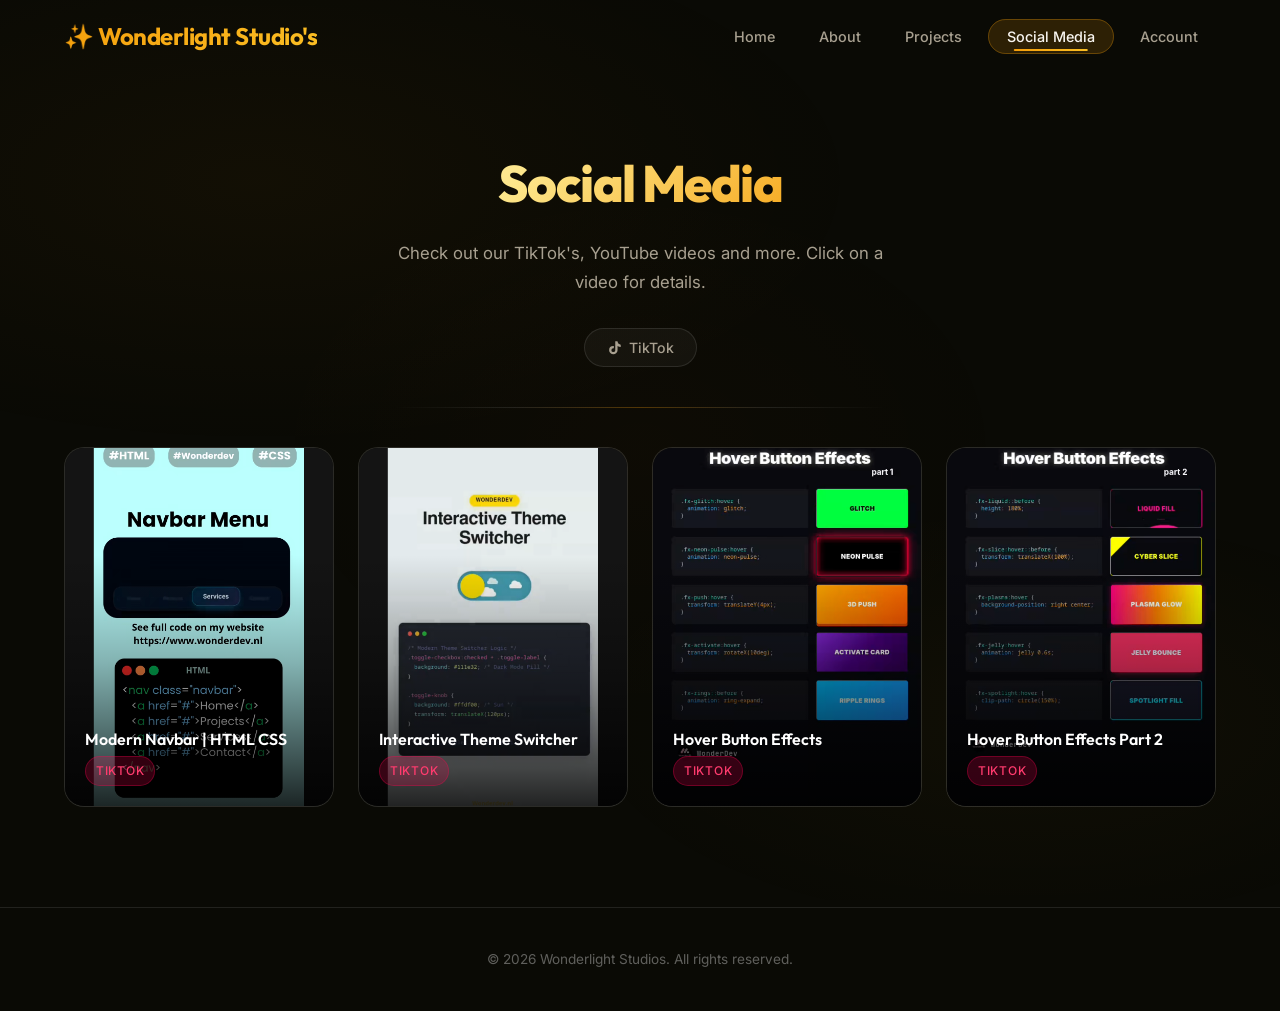
==== commit 4864fa10: "feat: add Hover Button Effects Part 2 demonstration block to social media gallery" ====
--- a/social-media.html
+++ b/social-media.html
@@ -1123,6 +1123,384 @@
 `,
                 js: ""
             },
+            {
+                title: "Hover Button Effects Part 2",
+                platform: "tiktok",
+                link: "https://www.tiktok.com/@wonderdev.nl/video/7678258332443954465",
+                thumbnail: "/Media/thumbnails/Button effects part 2.png",
+                html: `<!DOCTYPE html>
+<html lang="en">
+
+<head>
+    <meta charset="utf-8">
+    <meta name="viewport" content="width=device-width, initial-scale=1.0">
+    <title>Hover Button Effects</title>
+    <link rel="preconnect" href="https://fonts.googleapis.com">
+    <link rel="preconnect" href="https://fonts.gstatic.com" crossorigin>
+    <link
+        href="https://fonts.googleapis.com/css2?family=Inter:wght@400;700;900&family=JetBrains+Mono:wght@400;700&display=swap"
+        rel="stylesheet">
+    <link rel="stylesheet" href="styles.css">
+</head>
+
+<body>
+    <div class="app-container">
+        <div class="buttons-grid">
+            <!-- 6. Liquid Fill -->
+            <div class="row">
+                <div class="code-block">
+                    <pre><code><span class="selector">.fx-liquid:hover::before</span> {
+  <span class="property">top</span>: <span class="value">-50%</span>;
+}</code></pre>
+                </div>
+                <div class="button-wrapper">
+                    <button class="btn fx-liquid">LIQUID FILL</button>
+                </div>
+            </div>
+
+            <!-- 7. Cyber Slice -->
+            <div class="row">
+                <div class="code-block">
+                    <pre><code><span class="selector">.fx-slice:hover::before</span> {
+  <span class="property">transform</span>: <span class="value">skewX(-45deg) translateX(150%)</span>;
+}</code></pre>
+                </div>
+                <div class="button-wrapper">
+                    <button class="btn fx-slice">CYBER SLICE</button>
+                </div>
+            </div>
+
+            <!-- 8. Plasma Glow -->
+            <div class="row">
+                <div class="code-block">
+                    <pre><code><span class="selector">.fx-plasma:hover</span> {
+  <span class="property">background-position</span>: <span class="value">100% center</span>;
+}</code></pre>
+                </div>
+                <div class="button-wrapper">
+                    <button class="btn fx-plasma">PLASMA GLOW</button>
+                </div>
+            </div>
+
+            <!-- 9. Jelly Bounce -->
+            <div class="row">
+                <div class="code-block">
+                    <pre><code><span class="selector">.fx-jelly:hover</span> {
+  <span class="property">animation</span>: <span class="value">jelly</span>;
+}</code></pre>
+                </div>
+                <div class="button-wrapper">
+                    <button class="btn fx-jelly">JELLY BOUNCE</button>
+                </div>
+            </div>
+
+            <!-- 10. Spotlight Fill -->
+            <div class="row">
+                <div class="code-block">
+                    <pre><code><span class="selector">.fx-spotlight:hover::before</span> {
+  <span class="property">clip-path</span>: <span class="value">circle(150% at 50% 50%)</span>;
+}</code></pre>
+                </div>
+                <div class="button-wrapper">
+                    <button class="btn fx-spotlight">SPOTLIGHT FILL</button>
+                </div>
+            </div>
+        </div>
+
+    </div>
+</body>
+
+</html>`,
+                css: `@import url('https://fonts.googleapis.com/css2?family=Outfit:wght@800&family=Pacifico&display=swap');
+
+:root {
+    --bg-dark: #090a10;
+    --code-bg: #15161e;
+    --text-white: #ffffff;
+
+    --color-teal: #4fd1c5;
+    --color-blue: #63b3ed;
+    --color-yellow: #f6ad55;
+
+    --glitch-bg: #00ff41;
+    --neon-pink: #ff003c;
+
+    --push-grad-1: #ffaa00;
+    --push-grad-2: #ff5500;
+    --push-shadow: #cc4400;
+
+    --activate-grad-1: #8a2be2;
+    --activate-grad-2: #4b0082;
+    --activate-grad-3: #2d004d;
+
+    --rings-grad-1: #00bfff;
+    --rings-grad-2: #1e90ff;
+
+    --liquid-border: #ff1493;
+}
+
+* {
+    margin: 0;
+    padding: 0;
+    box-sizing: border-box;
+}
+
+body {
+    background-color: var(--bg-dark);
+    color: var(--text-white);
+    font-family: 'Inter', sans-serif;
+    display: flex;
+    justify-content: center;
+    padding: 3rem 1rem;
+    min-height: 100vh;
+}
+
+.app-container {
+    width: 100%;
+    max-width: 650px;
+    display: flex;
+    flex-direction: column;
+    align-items: center;
+}
+
+.buttons-grid {
+    display: flex;
+    flex-direction: column;
+    gap: 1.5rem;
+    width: 100%;
+}
+
+.row {
+    display: flex;
+    align-items: stretch;
+    gap: 1.5rem;
+    width: 100%;
+}
+
+.code-block {
+    flex: 1.3;
+    background-color: var(--code-bg);
+    border-radius: 8px;
+    padding: 1.5rem;
+    display: flex;
+    align-items: center;
+}
+
+.code-block pre {
+    font-family: 'JetBrains Mono', monospace;
+    font-size: 0.95rem;
+    color: #a9b1d6;
+    margin: 0;
+}
+
+.code-block .selector {
+    color: var(--color-teal);
+}
+
+.code-block .property {
+    color: var(--color-blue);
+}
+
+.code-block .value {
+    color: var(--color-yellow);
+}
+
+.button-wrapper {
+    flex: 1;
+    display: flex;
+    justify-content: center;
+    align-items: center;
+}
+
+.perspective-wrapper {
+    perspective: 1000px;
+}
+
+.btn {
+    width: 100%;
+    height: 100%;
+    min-height: 60px;
+    border: none;
+    border-radius: 6px;
+    font-family: 'Inter', sans-serif;
+    font-weight: 800;
+    font-size: 1.1rem;
+    cursor: pointer;
+    text-transform: uppercase;
+    letter-spacing: 0.5px;
+    position: relative;
+    transition: all 0.3s ease;
+    display: flex;
+    justify-content: center;
+    align-items: center;
+    overflow: hidden;
+    outline: none;
+}
+
+/* 6. Liquid Fill */
+.fx-liquid {
+    background: transparent;
+    color: var(--liquid-border);
+    border: 2px solid var(--liquid-border);
+    overflow: hidden;
+    z-index: 1;
+}
+
+.fx-liquid::before {
+    content: '';
+    position: absolute;
+    top: 100%;
+    left: 50%;
+    width: 300px;
+    height: 300px;
+    background: var(--liquid-border);
+    transform: translateX(-50%);
+    border-radius: 40%;
+    z-index: -1;
+    transition: top 0.5s;
+    animation: liquid-wave 4s linear infinite;
+}
+
+.fx-liquid:hover {
+    color: #000;
+}
+
+.fx-liquid:hover::before {
+    top: -50%;
+}
+
+@keyframes liquid-wave {
+    0% {
+        transform: translateX(-50%) rotate(0deg);
+    }
+
+    100% {
+        transform: translateX(-50%) rotate(360deg);
+    }
+}
+
+/* 7. Cyber Slice */
+.fx-slice {
+    background: transparent;
+    color: #ffff00;
+    border: 2px solid #ffff00;
+    overflow: hidden;
+    position: relative;
+    z-index: 1;
+}
+
+.fx-slice::before {
+    content: '';
+    position: absolute;
+    top: 0;
+    left: -100%;
+    width: 100%;
+    height: 100%;
+    background: #ffff00;
+    transform: skewX(-45deg);
+    transition: transform 0.4s cubic-bezier(0.86, 0, 0.07, 1);
+    z-index: -1;
+}
+
+.fx-slice:hover {
+    color: #000;
+}
+
+.fx-slice:hover::before {
+    transform: skewX(-45deg) translateX(150%);
+}
+
+/* 8. Plasma Glow */
+.fx-plasma {
+    background: linear-gradient(90deg, #ff007f, #ff7f00, #ffff00, #00ff00, #0000ff, #8b00ff, #ff007f);
+    background-size: 300% 100%;
+    color: #fff;
+    border: none;
+    box-shadow: 0 0 15px rgba(255, 0, 127, 0.5);
+    transition: all 0.3s ease;
+}
+
+.fx-plasma:hover {
+    background-position: 100% center;
+    box-shadow: 0 0 25px rgba(255, 255, 0, 0.7);
+}
+
+/* 9. Jelly Bounce */
+.fx-jelly {
+    background: #ff3366;
+    color: #fff;
+    box-shadow: 0 10px 20px -10px rgba(255, 51, 102, 0.7);
+}
+
+.fx-jelly:hover {
+    animation: jelly 0.6s ease;
+}
+
+@keyframes jelly {
+    0% {
+        transform: scale(1, 1);
+    }
+
+    30% {
+        transform: scale(1.15, 0.85);
+    }
+
+    40% {
+        transform: scale(0.85, 1.15);
+    }
+
+    50% {
+        transform: scale(1.05, 0.95);
+    }
+
+    65% {
+        transform: scale(0.98, 1.02);
+    }
+
+    75% {
+        transform: scale(1.02, 0.98);
+    }
+
+    100% {
+        transform: scale(1, 1);
+    }
+}
+
+/* 10. Spotlight Fill */
+.fx-spotlight {
+    background: #1a1a2e;
+    color: #00e5ff;
+    border: 2px solid #00e5ff;
+    position: relative;
+    overflow: hidden;
+    z-index: 1;
+}
+
+.fx-spotlight::before {
+    content: '';
+    position: absolute;
+    top: 50%;
+    left: 50%;
+    width: 300px;
+    height: 300px;
+    background: #00e5ff;
+    border-radius: 50%;
+    transform: translate(-50%, -50%);
+    clip-path: circle(0% at 50% 50%);
+    transition: clip-path 0.4s ease-out;
+    z-index: -1;
+}
+
+.fx-spotlight:hover {
+    color: #000;
+}
+
+.fx-spotlight:hover::before {
+    clip-path: circle(150% at 50% 50%);
+}
+`,
+                js: ""
+            },
 
             // =============================================
             //  👇 COPY THIS BLOCK FOR EACH NEW VIDEO:
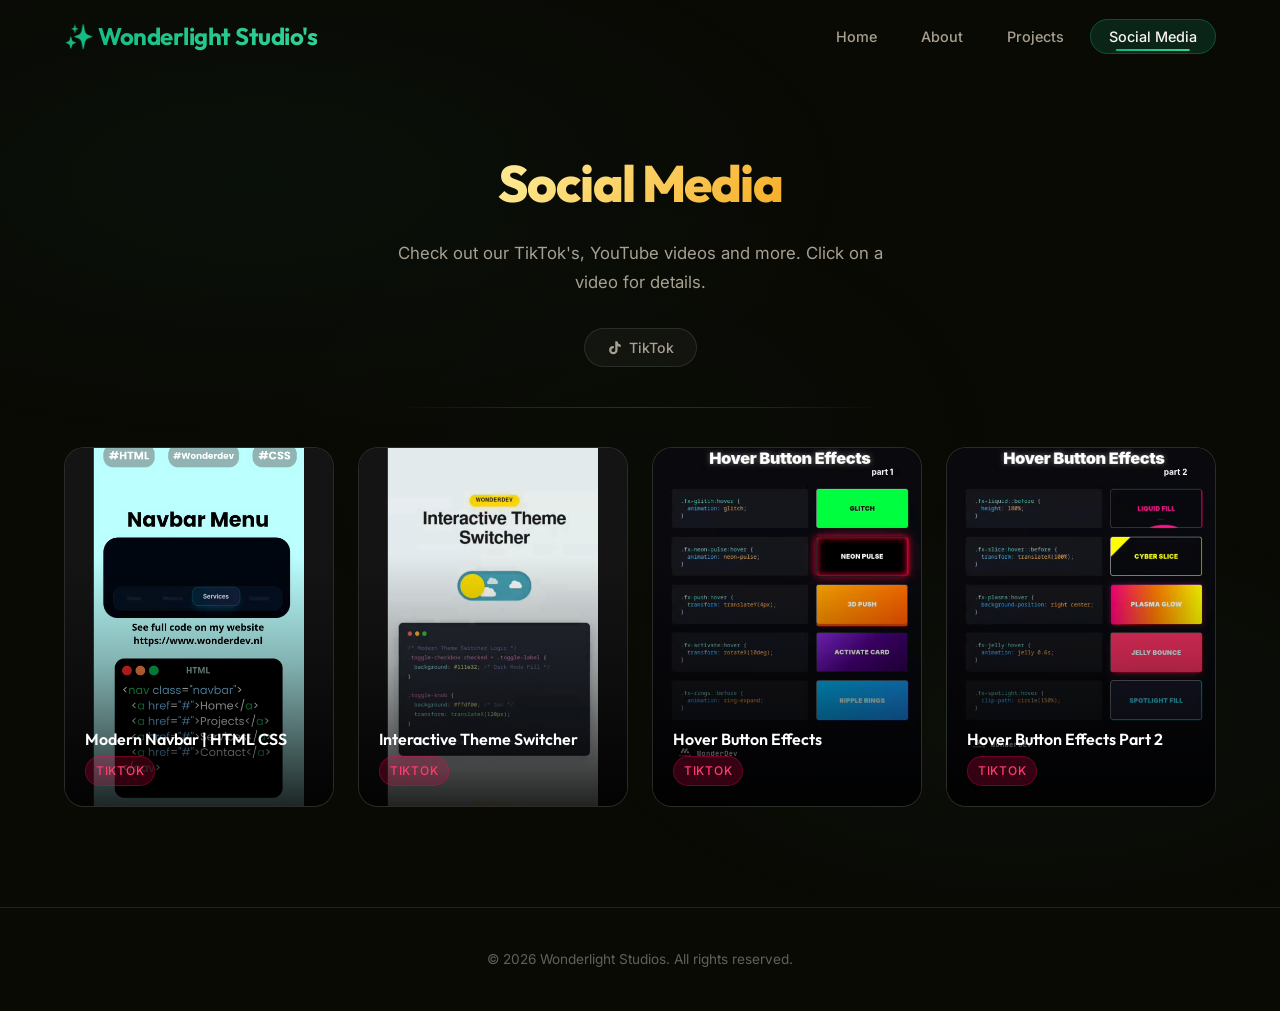
==== commit 7ec2226f: "feat: add custom widgets feature and update color scheme to emerald" ====
--- a/social-media.html
+++ b/social-media.html
@@ -28,7 +28,7 @@
                     <li><a href="/#about">About</a></li>
                     <li><a href="/#games">Projects</a></li>
                     <li><a href="/social-media.html" class="active">Social Media</a></li>
-                    <li><a href="https://accounts.wonderdev.nl" target="_blank">Account</a></li>
+                    <!-- <li><a href="https://accounts.wonderdev.nl" target="_blank">Account</a></li> -->
                 </ul>
             </nav>
             <div class="hamburger" id="hamburger" onclick="toggleMenu()">
--- a/css/styles.css
+++ b/css/styles.css
@@ -18,13 +18,13 @@
     --text-secondary: #a8a090;
     --text-muted: rgba(255, 255, 255, 0.35);
 
-    --accent-amber: #f59e0b;
-    --accent-yellow: #fbbf24;
-    --accent-orange: #f97316;
-    --accent-gradient: linear-gradient(135deg, #f59e0b, #fbbf24);
-    --accent-gradient-hover: linear-gradient(135deg, #d97706, #f59e0b);
-    --glow-amber: rgba(245, 158, 11, 0.25);
-    --glow-yellow: rgba(251, 191, 36, 0.25);
+    --accent-amber: #10b981;
+    --accent-yellow: #34d399;
+    --accent-orange: #059669;
+    --accent-gradient: linear-gradient(135deg, #10b981, #34d399);
+    --accent-gradient-hover: linear-gradient(135deg, #d97706, #10b981);
+    --glow-amber: rgba(16, 185, 129, 0.25);
+    --glow-yellow: rgba(52, 211, 153, 0.25);
 
     --radius-sm: 8px;
     --radius-md: 12px;
@@ -32,7 +32,7 @@
     --radius-xl: 28px;
 
     --shadow-card: 0 4px 30px rgba(0, 0, 0, 0.4);
-    --shadow-glow: 0 0 40px rgba(245, 158, 11, 0.1), 0 0 80px rgba(251, 191, 36, 0.05);
+    --shadow-glow: 0 0 40px rgba(16, 185, 129, 0.1), 0 0 80px rgba(52, 211, 153, 0.05);
 
     --transition-fast: 0.2s cubic-bezier(0.4, 0, 0.2, 1);
     --transition-smooth: 0.4s cubic-bezier(0.4, 0, 0.2, 1);
@@ -69,9 +69,9 @@
     width: 100%;
     height: 100%;
     background:
-        radial-gradient(ellipse 80% 50% at 20% 20%, rgba(245, 158, 11, 0.04) 0%, transparent 60%),
-        radial-gradient(ellipse 60% 40% at 80% 80%, rgba(251, 191, 36, 0.03) 0%, transparent 60%),
-        radial-gradient(ellipse 50% 50% at 50% 50%, rgba(249, 115, 22, 0.02) 0%, transparent 60%);
+        radial-gradient(ellipse 80% 50% at 20% 20%, rgba(16, 185, 129, 0.04) 0%, transparent 60%),
+        radial-gradient(ellipse 60% 40% at 80% 80%, rgba(52, 211, 153, 0.03) 0%, transparent 60%),
+        radial-gradient(ellipse 50% 50% at 50% 50%, rgba(5, 150, 105, 0.02) 0%, transparent 60%);
     pointer-events: none;
     z-index: 0;
     animation: bgShift 15s ease-in-out infinite alternate;
@@ -159,8 +159,8 @@
 
 nav ul li a.active {
     color: var(--text-primary);
-    background: rgba(245, 158, 11, 0.15);
-    border: 1px solid rgba(245, 158, 11, 0.3);
+    background: rgba(16, 185, 129, 0.15);
+    border: 1px solid rgba(16, 185, 129, 0.3);
 }
 
 /* Mobile hamburger */
@@ -245,7 +245,7 @@
     line-height: 1.1;
     margin-bottom: 24px;
     letter-spacing: -0.03em;
-    background: linear-gradient(135deg, #ffffff 0%, #fde68a 35%, #f59e0b 60%, #ffffff 100%);
+    background: linear-gradient(135deg, #ffffff 0%, #fde68a 35%, #10b981 60%, #ffffff 100%);
     -webkit-background-clip: text;
     -webkit-text-fill-color: transparent;
     background-clip: text;
@@ -285,7 +285,7 @@
     border: none;
     cursor: pointer;
     transition: transform var(--hover-transition, var(--transition-smooth)), box-shadow var(--transition-smooth), background var(--transition-smooth), color var(--transition-smooth), border-color var(--transition-smooth);
-    box-shadow: 0 4px 15px var(--glow-amber), 0 0 40px rgba(245, 158, 11, 0.06);
+    box-shadow: 0 4px 15px var(--glow-amber), 0 0 40px rgba(16, 185, 129, 0.06);
     animation: heroFadeIn 1s cubic-bezier(0.16, 1, 0.3, 1) 0.4s both;
     position: relative;
     overflow: hidden;
@@ -304,7 +304,7 @@
 
 .cta-button:hover {
     transform: translateY(-3px) scale(1.02);
-    box-shadow: 0 8px 25px var(--glow-amber), 0 0 50px rgba(245, 158, 11, 0.12);
+    box-shadow: 0 8px 25px var(--glow-amber), 0 0 50px rgba(16, 185, 129, 0.12);
 }
 
 .cta-button:hover::before {
@@ -382,7 +382,7 @@
     transform: translateX(-50%);
     width: min(80%, 500px);
     height: 1px;
-    background: linear-gradient(90deg, transparent, var(--glass-border), rgba(245, 158, 11, 0.3), var(--glass-border), transparent);
+    background: linear-gradient(90deg, transparent, var(--glass-border), rgba(16, 185, 129, 0.3), var(--glass-border), transparent);
 }
 
 /* ========================================
@@ -477,7 +477,7 @@
 .focus-emoji {
     font-size: 1.6rem;
     line-height: 1;
-    filter: drop-shadow(0 0 6px rgba(245, 158, 11, 0.5));
+    filter: drop-shadow(0 0 6px rgba(16, 185, 129, 0.5));
 }
 
 .focus-card-header h3 {
@@ -534,7 +534,7 @@
 
 .stack-subcategory:hover {
     background: rgba(255, 255, 255, 0.055);
-    border-color: rgba(245, 158, 11, 0.2);
+    border-color: rgba(16, 185, 129, 0.2);
 }
 
 /* Category label with amber underline */
@@ -547,7 +547,7 @@
     color: var(--accent-amber);
     margin-bottom: 12px;
     padding-bottom: 8px;
-    border-bottom: 1px solid rgba(245, 158, 11, 0.2);
+    border-bottom: 1px solid rgba(16, 185, 129, 0.2);
 }
 
 /* Horizontal row of tech items */
@@ -659,7 +659,7 @@
     height: 125px;
     object-fit: cover;
     border-radius: 20px;
-    box-shadow: 0 8px 32px rgba(0, 0, 0, 0.4), 0 0 20px rgba(245, 158, 11, 0.15);
+    box-shadow: 0 8px 32px rgba(0, 0, 0, 0.4), 0 0 20px rgba(16, 185, 129, 0.15);
     transition: 0.1s ease-out;
     position: relative;
     z-index: 2;
@@ -667,7 +667,7 @@
 
 .game-card:hover .card-logo {
     transform: scale(1.08);
-    box-shadow: 0 12px 40px rgba(0, 0, 0, 0.5), 0 0 30px rgba(245, 158, 11, 0.25);
+    box-shadow: 0 12px 40px rgba(0, 0, 0, 0.5), 0 0 30px rgba(16, 185, 129, 0.25);
 }
 
 .game-card h3 {
@@ -698,17 +698,17 @@
     margin: 0 24px 24px;
     padding: 8px 20px;
     border-radius: var(--radius-xl);
-    border: 1px solid rgba(245, 158, 11, 0.3);
-    background: rgba(245, 158, 11, 0.08);
+    border: 1px solid rgba(16, 185, 129, 0.3);
+    background: rgba(16, 185, 129, 0.08);
     transition: var(--transition-fast);
     position: relative;
     z-index: 1;
 }
 
 .game-card a:hover {
-    background: rgba(245, 158, 11, 0.15);
-    border-color: rgba(245, 158, 11, 0.5);
-    color: #fbbf24;
+    background: rgba(16, 185, 129, 0.15);
+    border-color: rgba(16, 185, 129, 0.5);
+    color: #34d399;
 }
 
 /* Card actions — horizontal button layout */
@@ -750,8 +750,8 @@
     display: inline-block;
     margin: 16px 24px -4px;
     padding: 3px 12px;
-    background: rgba(245, 158, 11, 0.12);
-    border: 1px solid rgba(245, 158, 11, 0.35);
+    background: rgba(16, 185, 129, 0.12);
+    border: 1px solid rgba(16, 185, 129, 0.35);
     border-radius: var(--radius-xl);
     font-size: 0.72rem;
     font-weight: 700;
@@ -811,7 +811,7 @@
 .form-group input:focus,
 .form-group textarea:focus {
     border-color: var(--accent-amber);
-    box-shadow: 0 0 0 3px rgba(245, 158, 11, 0.15), 0 0 20px rgba(245, 158, 11, 0.08);
+    box-shadow: 0 0 0 3px rgba(16, 185, 129, 0.15), 0 0 20px rgba(16, 185, 129, 0.08);
     background: rgba(255, 255, 255, 0.06);
 }
 
@@ -1106,18 +1106,18 @@
 }
 
 ::-webkit-scrollbar-thumb {
-    background: rgba(245, 158, 11, 0.3);
+    background: rgba(16, 185, 129, 0.3);
     border-radius: 4px;
 }
 
 ::-webkit-scrollbar-thumb:hover {
-    background: rgba(245, 158, 11, 0.5);
+    background: rgba(16, 185, 129, 0.5);
 }
 
 /* ========================================
    SELECTION STYLE
    ======================================== */
 ::selection {
-    background: rgba(245, 158, 11, 0.3);
+    background: rgba(16, 185, 129, 0.3);
     color: #ffffff;
 }
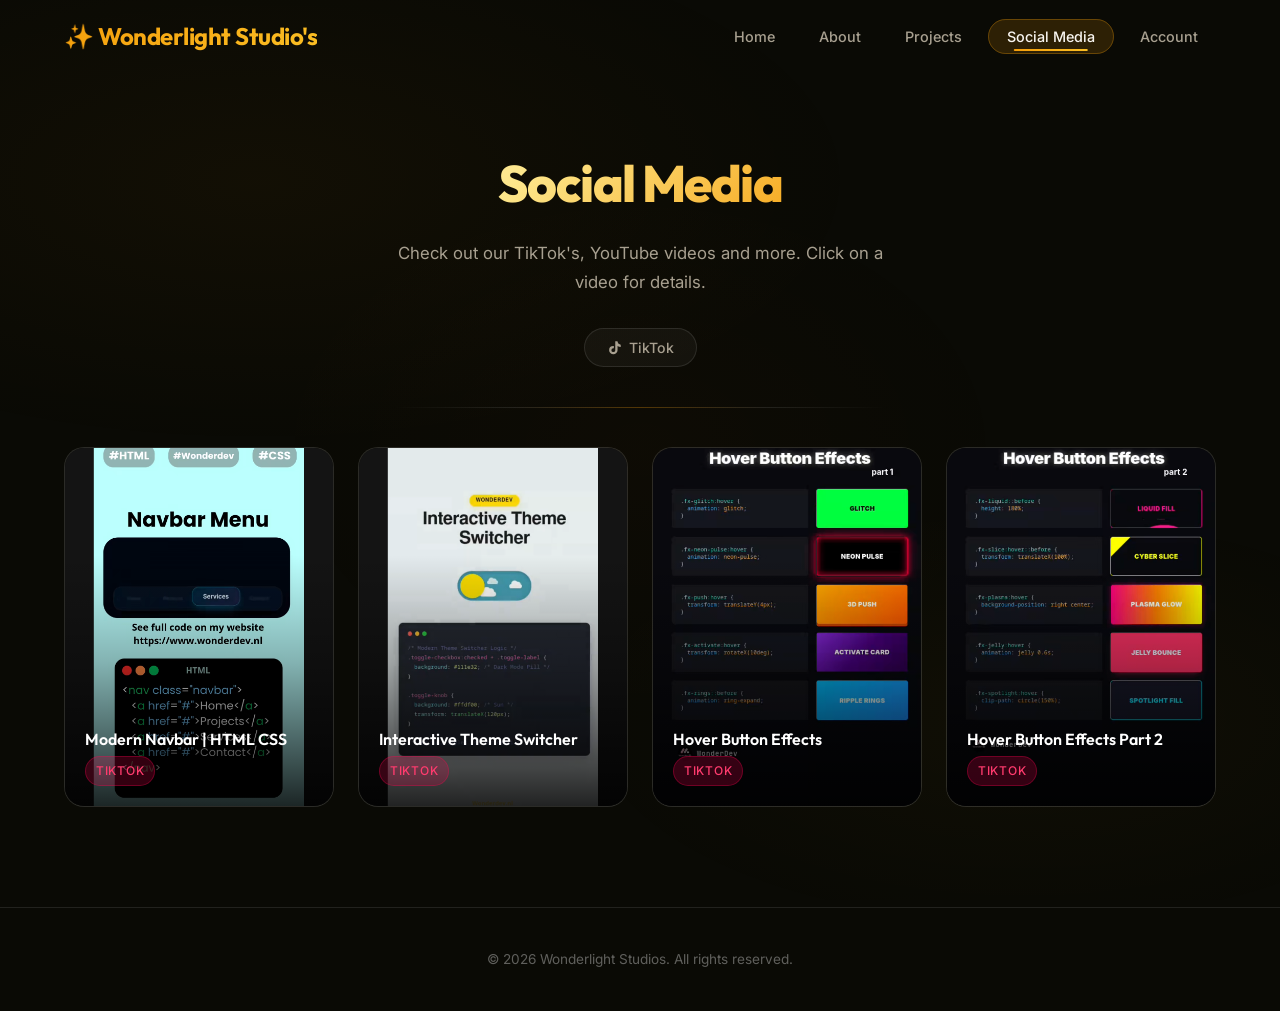
==== commit da7beb8e: "Revert "feat: add custom widgets feature and update color scheme to emerald" This reverts commit 7ec" ====
--- a/social-media.html
+++ b/social-media.html
@@ -28,7 +28,7 @@
                     <li><a href="/#about">About</a></li>
                     <li><a href="/#games">Projects</a></li>
                     <li><a href="/social-media.html" class="active">Social Media</a></li>
-                    <!-- <li><a href="https://accounts.wonderdev.nl" target="_blank">Account</a></li> -->
+                    <li><a href="https://accounts.wonderdev.nl" target="_blank">Account</a></li>
                 </ul>
             </nav>
             <div class="hamburger" id="hamburger" onclick="toggleMenu()">
--- a/css/styles.css
+++ b/css/styles.css
@@ -18,13 +18,13 @@
     --text-secondary: #a8a090;
     --text-muted: rgba(255, 255, 255, 0.35);
 
-    --accent-amber: #10b981;
-    --accent-yellow: #34d399;
-    --accent-orange: #059669;
-    --accent-gradient: linear-gradient(135deg, #10b981, #34d399);
-    --accent-gradient-hover: linear-gradient(135deg, #d97706, #10b981);
-    --glow-amber: rgba(16, 185, 129, 0.25);
-    --glow-yellow: rgba(52, 211, 153, 0.25);
+    --accent-amber: #f59e0b;
+    --accent-yellow: #fbbf24;
+    --accent-orange: #f97316;
+    --accent-gradient: linear-gradient(135deg, #f59e0b, #fbbf24);
+    --accent-gradient-hover: linear-gradient(135deg, #d97706, #f59e0b);
+    --glow-amber: rgba(245, 158, 11, 0.25);
+    --glow-yellow: rgba(251, 191, 36, 0.25);
 
     --radius-sm: 8px;
     --radius-md: 12px;
@@ -32,7 +32,7 @@
     --radius-xl: 28px;
 
     --shadow-card: 0 4px 30px rgba(0, 0, 0, 0.4);
-    --shadow-glow: 0 0 40px rgba(16, 185, 129, 0.1), 0 0 80px rgba(52, 211, 153, 0.05);
+    --shadow-glow: 0 0 40px rgba(245, 158, 11, 0.1), 0 0 80px rgba(251, 191, 36, 0.05);
 
     --transition-fast: 0.2s cubic-bezier(0.4, 0, 0.2, 1);
     --transition-smooth: 0.4s cubic-bezier(0.4, 0, 0.2, 1);
@@ -69,9 +69,9 @@
     width: 100%;
     height: 100%;
     background:
-        radial-gradient(ellipse 80% 50% at 20% 20%, rgba(16, 185, 129, 0.04) 0%, transparent 60%),
-        radial-gradient(ellipse 60% 40% at 80% 80%, rgba(52, 211, 153, 0.03) 0%, transparent 60%),
-        radial-gradient(ellipse 50% 50% at 50% 50%, rgba(5, 150, 105, 0.02) 0%, transparent 60%);
+        radial-gradient(ellipse 80% 50% at 20% 20%, rgba(245, 158, 11, 0.04) 0%, transparent 60%),
+        radial-gradient(ellipse 60% 40% at 80% 80%, rgba(251, 191, 36, 0.03) 0%, transparent 60%),
+        radial-gradient(ellipse 50% 50% at 50% 50%, rgba(249, 115, 22, 0.02) 0%, transparent 60%);
     pointer-events: none;
     z-index: 0;
     animation: bgShift 15s ease-in-out infinite alternate;
@@ -159,8 +159,8 @@
 
 nav ul li a.active {
     color: var(--text-primary);
-    background: rgba(16, 185, 129, 0.15);
-    border: 1px solid rgba(16, 185, 129, 0.3);
+    background: rgba(245, 158, 11, 0.15);
+    border: 1px solid rgba(245, 158, 11, 0.3);
 }
 
 /* Mobile hamburger */
@@ -245,7 +245,7 @@
     line-height: 1.1;
     margin-bottom: 24px;
     letter-spacing: -0.03em;
-    background: linear-gradient(135deg, #ffffff 0%, #fde68a 35%, #10b981 60%, #ffffff 100%);
+    background: linear-gradient(135deg, #ffffff 0%, #fde68a 35%, #f59e0b 60%, #ffffff 100%);
     -webkit-background-clip: text;
     -webkit-text-fill-color: transparent;
     background-clip: text;
@@ -285,7 +285,7 @@
     border: none;
     cursor: pointer;
     transition: transform var(--hover-transition, var(--transition-smooth)), box-shadow var(--transition-smooth), background var(--transition-smooth), color var(--transition-smooth), border-color var(--transition-smooth);
-    box-shadow: 0 4px 15px var(--glow-amber), 0 0 40px rgba(16, 185, 129, 0.06);
+    box-shadow: 0 4px 15px var(--glow-amber), 0 0 40px rgba(245, 158, 11, 0.06);
     animation: heroFadeIn 1s cubic-bezier(0.16, 1, 0.3, 1) 0.4s both;
     position: relative;
     overflow: hidden;
@@ -304,7 +304,7 @@
 
 .cta-button:hover {
     transform: translateY(-3px) scale(1.02);
-    box-shadow: 0 8px 25px var(--glow-amber), 0 0 50px rgba(16, 185, 129, 0.12);
+    box-shadow: 0 8px 25px var(--glow-amber), 0 0 50px rgba(245, 158, 11, 0.12);
 }
 
 .cta-button:hover::before {
@@ -382,7 +382,7 @@
     transform: translateX(-50%);
     width: min(80%, 500px);
     height: 1px;
-    background: linear-gradient(90deg, transparent, var(--glass-border), rgba(16, 185, 129, 0.3), var(--glass-border), transparent);
+    background: linear-gradient(90deg, transparent, var(--glass-border), rgba(245, 158, 11, 0.3), var(--glass-border), transparent);
 }
 
 /* ========================================
@@ -477,7 +477,7 @@
 .focus-emoji {
     font-size: 1.6rem;
     line-height: 1;
-    filter: drop-shadow(0 0 6px rgba(16, 185, 129, 0.5));
+    filter: drop-shadow(0 0 6px rgba(245, 158, 11, 0.5));
 }
 
 .focus-card-header h3 {
@@ -534,7 +534,7 @@
 
 .stack-subcategory:hover {
     background: rgba(255, 255, 255, 0.055);
-    border-color: rgba(16, 185, 129, 0.2);
+    border-color: rgba(245, 158, 11, 0.2);
 }
 
 /* Category label with amber underline */
@@ -547,7 +547,7 @@
     color: var(--accent-amber);
     margin-bottom: 12px;
     padding-bottom: 8px;
-    border-bottom: 1px solid rgba(16, 185, 129, 0.2);
+    border-bottom: 1px solid rgba(245, 158, 11, 0.2);
 }
 
 /* Horizontal row of tech items */
@@ -659,7 +659,7 @@
     height: 125px;
     object-fit: cover;
     border-radius: 20px;
-    box-shadow: 0 8px 32px rgba(0, 0, 0, 0.4), 0 0 20px rgba(16, 185, 129, 0.15);
+    box-shadow: 0 8px 32px rgba(0, 0, 0, 0.4), 0 0 20px rgba(245, 158, 11, 0.15);
     transition: 0.1s ease-out;
     position: relative;
     z-index: 2;
@@ -667,7 +667,7 @@
 
 .game-card:hover .card-logo {
     transform: scale(1.08);
-    box-shadow: 0 12px 40px rgba(0, 0, 0, 0.5), 0 0 30px rgba(16, 185, 129, 0.25);
+    box-shadow: 0 12px 40px rgba(0, 0, 0, 0.5), 0 0 30px rgba(245, 158, 11, 0.25);
 }
 
 .game-card h3 {
@@ -698,17 +698,17 @@
     margin: 0 24px 24px;
     padding: 8px 20px;
     border-radius: var(--radius-xl);
-    border: 1px solid rgba(16, 185, 129, 0.3);
-    background: rgba(16, 185, 129, 0.08);
+    border: 1px solid rgba(245, 158, 11, 0.3);
+    background: rgba(245, 158, 11, 0.08);
     transition: var(--transition-fast);
     position: relative;
     z-index: 1;
 }
 
 .game-card a:hover {
-    background: rgba(16, 185, 129, 0.15);
-    border-color: rgba(16, 185, 129, 0.5);
-    color: #34d399;
+    background: rgba(245, 158, 11, 0.15);
+    border-color: rgba(245, 158, 11, 0.5);
+    color: #fbbf24;
 }
 
 /* Card actions — horizontal button layout */
@@ -750,8 +750,8 @@
     display: inline-block;
     margin: 16px 24px -4px;
     padding: 3px 12px;
-    background: rgba(16, 185, 129, 0.12);
-    border: 1px solid rgba(16, 185, 129, 0.35);
+    background: rgba(245, 158, 11, 0.12);
+    border: 1px solid rgba(245, 158, 11, 0.35);
     border-radius: var(--radius-xl);
     font-size: 0.72rem;
     font-weight: 700;
@@ -811,7 +811,7 @@
 .form-group input:focus,
 .form-group textarea:focus {
     border-color: var(--accent-amber);
-    box-shadow: 0 0 0 3px rgba(16, 185, 129, 0.15), 0 0 20px rgba(16, 185, 129, 0.08);
+    box-shadow: 0 0 0 3px rgba(245, 158, 11, 0.15), 0 0 20px rgba(245, 158, 11, 0.08);
     background: rgba(255, 255, 255, 0.06);
 }
 
@@ -1106,18 +1106,18 @@
 }
 
 ::-webkit-scrollbar-thumb {
-    background: rgba(16, 185, 129, 0.3);
+    background: rgba(245, 158, 11, 0.3);
     border-radius: 4px;
 }
 
 ::-webkit-scrollbar-thumb:hover {
-    background: rgba(16, 185, 129, 0.5);
+    background: rgba(245, 158, 11, 0.5);
 }
 
 /* ========================================
    SELECTION STYLE
    ======================================== */
 ::selection {
-    background: rgba(16, 185, 129, 0.3);
+    background: rgba(245, 158, 11, 0.3);
     color: #ffffff;
 }
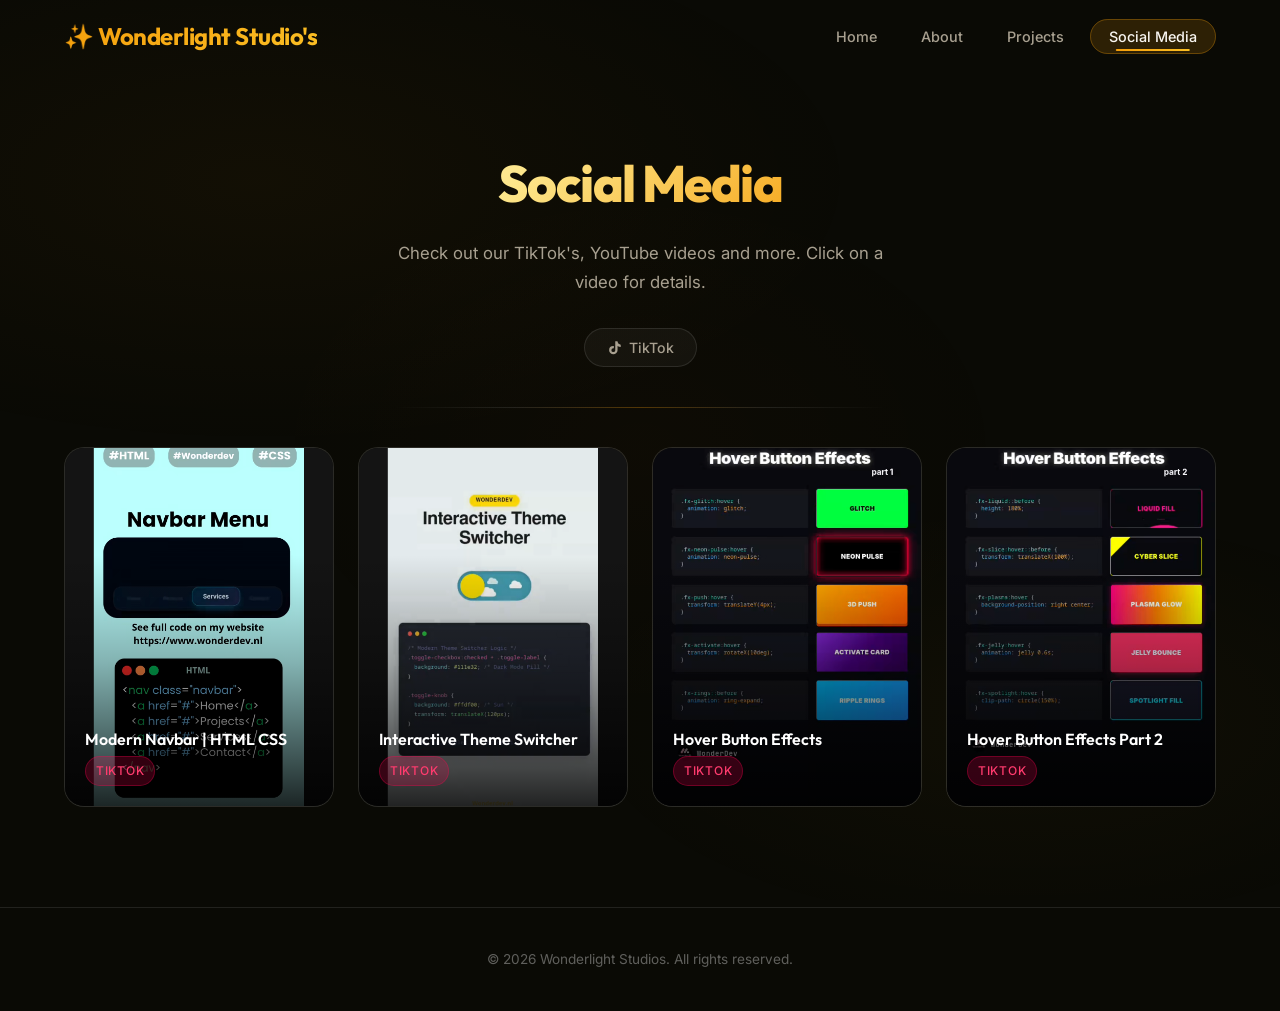
==== commit 74ef62cc: "refactor: comment out account links and project cards" ====
--- a/social-media.html
+++ b/social-media.html
@@ -28,7 +28,7 @@
                     <li><a href="/#about">About</a></li>
                     <li><a href="/#games">Projects</a></li>
                     <li><a href="/social-media.html" class="active">Social Media</a></li>
-                    <li><a href="https://accounts.wonderdev.nl" target="_blank">Account</a></li>
+                    <!-- <li><a href="https://accounts.wonderdev.nl" target="_blank">Account</a></li> -->
                 </ul>
             </nav>
             <div class="hamburger" id="hamburger" onclick="toggleMenu()">
